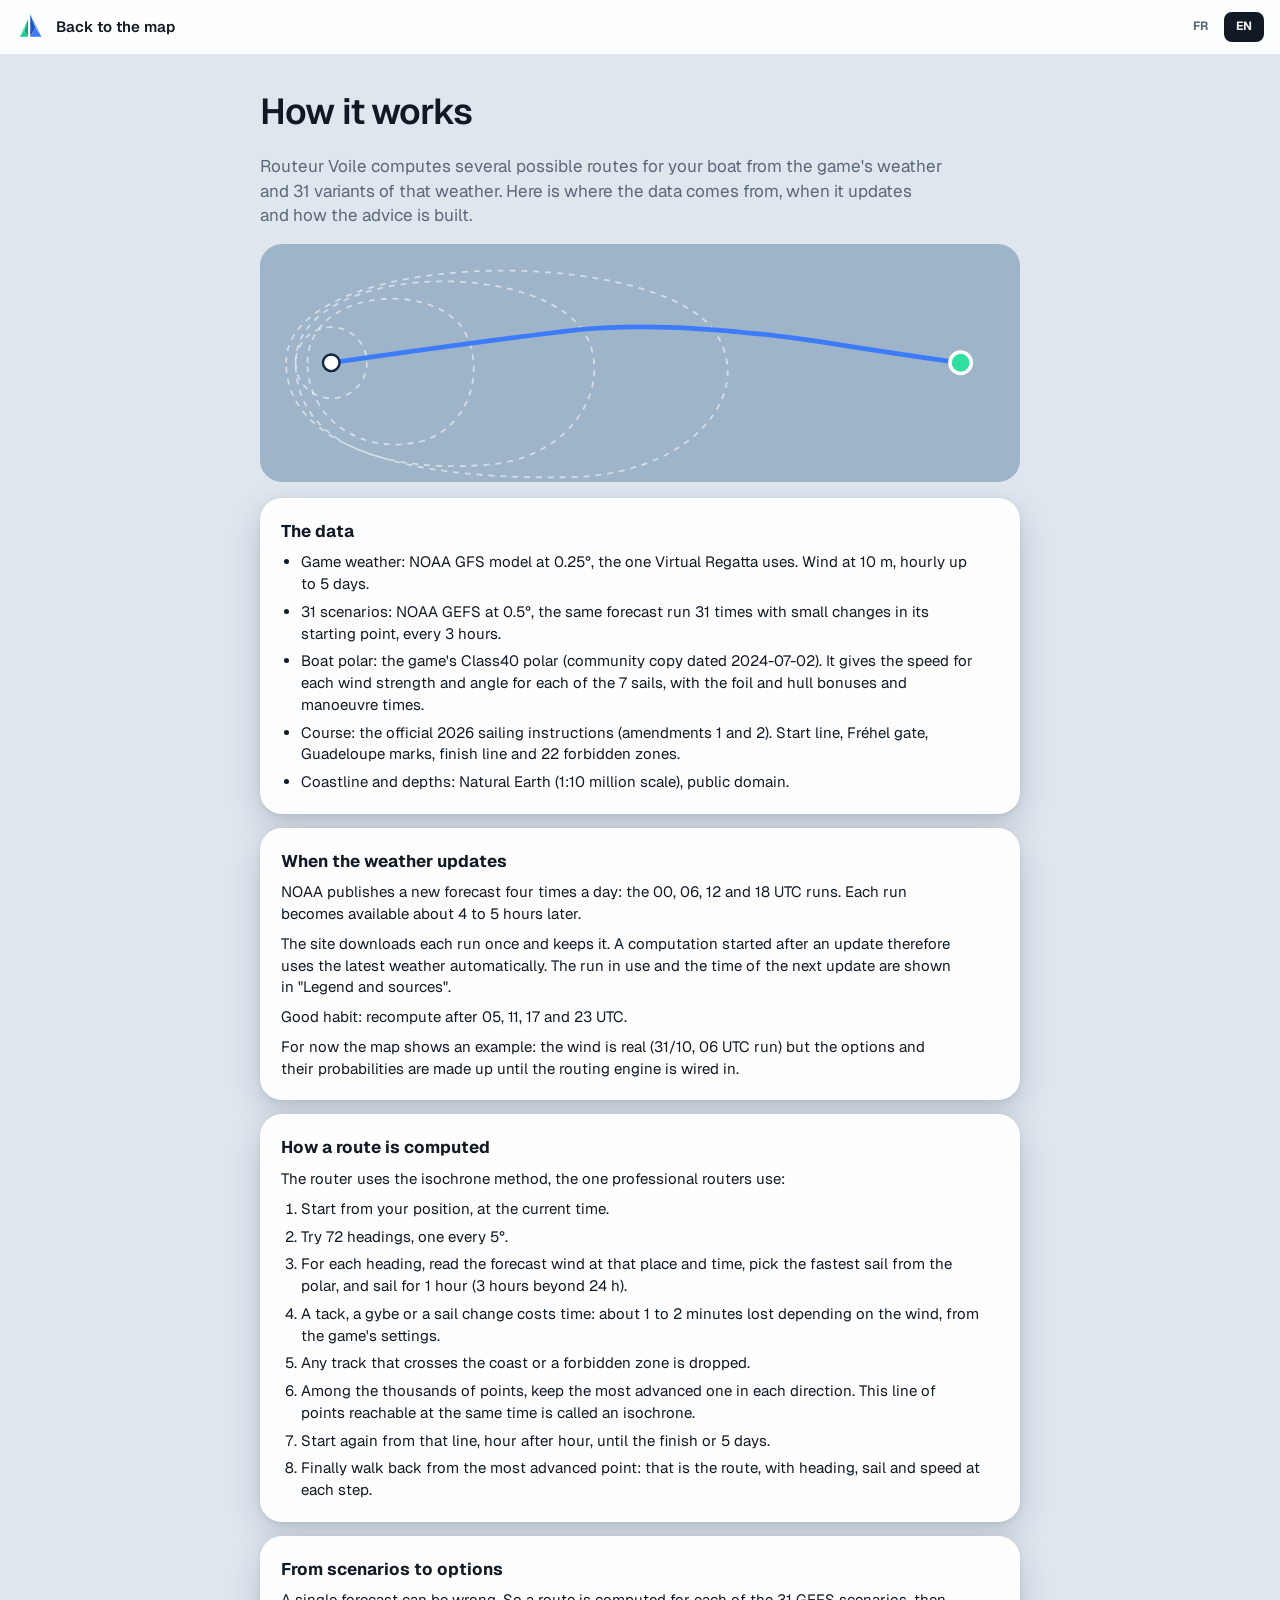
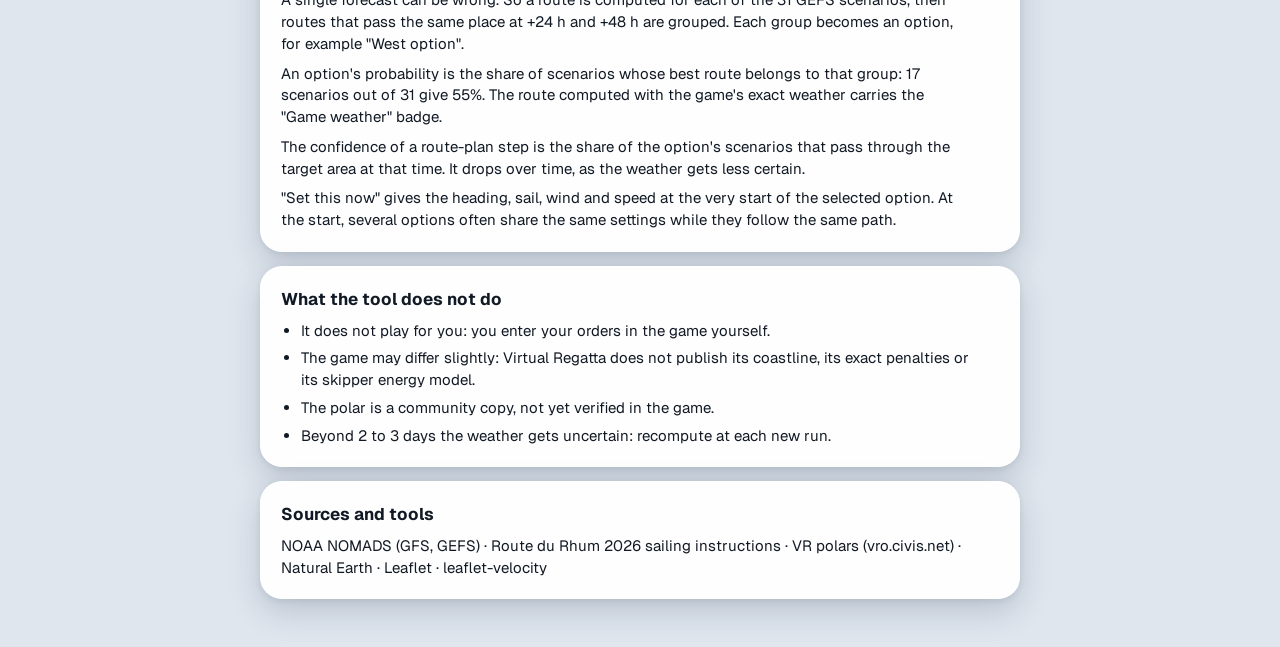
==== frontend/how.html @ 4252c163 "Harmonise the UI and add a How it works page - Blue/mint/violet option palette, single-blue confiden" ====
<!doctype html>
<html lang="fr">
<head>
<meta charset="utf-8">
<meta name="viewport" content="width=device-width, initial-scale=1, viewport-fit=cover">
<title>Routeur Voile</title>
<link rel="preconnect" href="https://fonts.googleapis.com">
<link rel="preconnect" href="https://fonts.gstatic.com" crossorigin>
<link rel="stylesheet" href="https://fonts.googleapis.com/css2?family=Geist:wght@400;500;600;700&family=Geist+Mono:wght@400;500&display=swap">
<link rel="stylesheet" href="styles/app.css">
<script type="module" src="src/how-main.js"></script>
</head>
<body class="how-body">
<header class="how-bar">
  <a class="how-back" href="index.html">
    <svg class="rail-logo" viewBox="0 0 40 40" aria-hidden="true">
      <path class="facet main-a" d="M19 3 L19 33 L26 21 Z"/>
      <path class="facet main-b" d="M19 3 L26 21 L34 33 Z"/>
      <path class="facet main-c" d="M19 33 L26 21 L34 33 Z"/>
      <path class="facet jib-a" d="M16 9 L16 33 L11 25 Z"/>
      <path class="facet jib-b" d="M16 9 L11 25 L5 33 Z"/>
      <path class="facet jib-c" d="M16 33 L11 25 L5 33 Z"/>
    </svg>
    <span data-i18n="how.back"></span>
  </a>
  <div id="lang-picker" class="lang-picker how-lang" role="group" data-i18n-attr="aria-label:lang.label"></div>
</header>

<main class="how-page">
  <h1 class="how-title" data-i18n="how.title"></h1>
  <p class="how-intro" data-i18n="how.intro"></p>
  <!-- Isochrones drawn as fronts spreading from the boat towards a mark. -->
  <svg class="how-figure" viewBox="0 0 640 200" aria-hidden="true">
    <path class="iso" d="M60 100 m-30 0 a30 30 0 1 0 60 0 a30 30 0 1 0 -60 0"/>
    <path class="iso" d="M40 100 C40 40 140 30 170 70 C190 100 180 150 140 165 C90 180 40 150 40 100Z"/>
    <path class="iso" d="M30 100 C30 20 220 10 270 70 C300 110 270 175 200 185 C110 195 30 170 30 100Z"/>
    <path class="iso" d="M22 100 C22 5 320 0 380 70 C420 120 370 190 270 196 C150 200 22 180 22 100Z"/>
    <path class="route" d="M60 100 C130 90 200 80 270 72 C330 66 400 72 470 82 C520 90 560 96 590 100"/>
    <circle class="boat" cx="60" cy="100" r="7"/>
    <circle class="mark" cx="590" cy="100" r="9"/>
  </svg>
  <div id="how-sections" class="how-sections"></div>
</main>
</body>
</html>
---- frontend/styles/app.css ----
/* Layout: the chart fills the screen; frosted-glass panels float over it. A slim icon rail on the left
   (bottom bar on phones) shows or hides each panel. Desktop grid: race form + route plan on the left,
   map tools top right, a dock of "set this now" tiles and option cards along the bottom.
   Look: calm slate sea, pale land, glowing target dots coloured by confidence, crisp sans-serif type;
   italic serif only for sea names, as on charts. Buoys follow IALA region A: port red, starboard green. */
:root {
  --page: #dfe6ee;
  --ink: #111a24;
  --muted: #5b6878;
  --line: #e2e7ed;
  --field: rgba(236, 241, 246, 0.95);
  --glass: rgba(255, 255, 255, 0.96);
  --glass-strong: rgba(255, 255, 255, 0.94);
  --glass-edge: rgba(255, 255, 255, 0.95);
  --glass-shadow: 0 12px 32px rgba(18, 38, 66, 0.18), 0 2px 6px rgba(18, 38, 66, 0.08);
  --accent: #2f7cf6;
  --accent-ink: #ffffff;
  --tile-heading: #3d8bfd;
  --tile-heading-ink: #ffffff;
  --tile-sail: #2fe0a0;
  --tile-sail-ink: #05331f;

  --sea: #9db4c9;
  --depth-200: #8aa3bb;
  --depth-1000: #8099b2;
  --depth-2000: #7891ab;
  --depth-3000: #718aa4;
  --depth-4000: #6b849e;
  --depth-5000: #657e98;
  --depth-line: rgba(255, 255, 255, 0.22);
  --land: #eef1f4;
  --coast: #c4cdd7;
  --graticule: rgba(255, 255, 255, 0.3);
  --graticule-label: rgba(255, 255, 255, 0.88);
  --sea-label: rgba(255, 255, 255, 0.9);
  --restricted: #ff4fa3;
  --vigilance: #ffd23f;
  --buoy-start: #ff8a24;
  --buoy-gate: #ffd23f;
  --buoy-port: #e5322d;
  --buoy-starboard: #1fae4b;
  --barb: #ffffff;
  --wind-1: #a5d8ff;
  --wind-2: #63e6be;
  --wind-3: #b2f26b;
  --wind-4: #ffe066;
  --wind-5: #ffa94d;
  --wind-6: #ff6b6b;
  --wind-7: #f783ac;
  --ideal-halo: #ffffff;
  --ideal-line: #0f2740;

  --route-1: #3d7bfd;
  --route-2: #12b886;
  --route-3: #8b6cf6;
  /* Confidence = intensity of one blue, not a traffic light. Zones on the map glow white over the slate sea. */
  --conf-high: #2f6fed;
  --conf-medium: #7ea8f3;
  --conf-low: #c3d1ea;
  --conf-high-ink: #1d56c7;
  --conf-medium-ink: #4f74b8;
  --conf-low-ink: #7a879b;
  --zone-high: #ffffff;
  --zone-medium: #dce8ff;
  --zone-low: #a9bad3;
  --tile-speed: #111a24;
  --tile-speed-ink: #ffffff;

  --font-ui: "Geist", "Helvetica Neue", Arial, system-ui, sans-serif;
  --font-mono: "Geist Mono", ui-monospace, Menlo, monospace;
  --radius: 22px;
  --radius-small: 12px;
  --rail: 72px;
}
@media (prefers-color-scheme: dark) {
  :root:not([data-theme="light"]) {
    --page: #0b141e; --ink: #edf2f7; --muted: #9aaabb; --line: rgba(255, 255, 255, 0.09); --field: rgba(255, 255, 255, 0.07);
    --glass: rgba(16, 26, 38, 0.95); --glass-strong: rgba(16, 26, 38, 0.94); --glass-edge: rgba(255, 255, 255, 0.08);
    --glass-shadow: 0 12px 32px rgba(0, 0, 0, 0.45);
    --accent: #5b9dff; --accent-ink: #06121f; --tile-heading: #3d8bfd; --tile-heading-ink: #ffffff; --tile-sail: #2fe0a0; --tile-sail-ink: #05331f;
    --sea: #1b2d40; --depth-200: #182a3c; --depth-1000: #162637; --depth-2000: #142333; --depth-3000: #12202f;
    --depth-4000: #101d2b; --depth-5000: #0e1a27; --depth-line: rgba(160, 200, 235, 0.14); --land: #2a3542; --coast: #3f4c5b;
    --graticule: rgba(190, 215, 240, 0.16); --graticule-label: rgba(190, 215, 240, 0.6); --sea-label: rgba(190, 215, 240, 0.75);
    --ideal-halo: #ffffff; --ideal-line: #ffffff;
    --conf-high: #6ea8ff; --conf-medium: #3f6db5; --conf-low: #2a3d5c; --conf-high-ink: #8dbbff; --conf-medium-ink: #6f95d6; --conf-low-ink: #7d8ba0;
    --route-1: #6ea8ff; --route-2: #38d9a9; --route-3: #a991fa; --tile-speed: #edf2f7; --tile-speed-ink: #111a24;
    color-scheme: dark;
  }
}
:root[data-theme="dark"] {
  --page: #0b141e; --ink: #edf2f7; --muted: #9aaabb; --line: rgba(255, 255, 255, 0.09); --field: rgba(255, 255, 255, 0.07);
  --glass: rgba(16, 26, 38, 0.95); --glass-strong: rgba(16, 26, 38, 0.94); --glass-edge: rgba(255, 255, 255, 0.08);
  --glass-shadow: 0 12px 32px rgba(0, 0, 0, 0.45);
  --accent: #5b9dff; --accent-ink: #06121f; --tile-heading: #3d8bfd; --tile-heading-ink: #ffffff; --tile-sail: #2fe0a0; --tile-sail-ink: #05331f;
  --sea: #1b2d40; --depth-200: #182a3c; --depth-1000: #162637; --depth-2000: #142333; --depth-3000: #12202f;
  --depth-4000: #101d2b; --depth-5000: #0e1a27; --depth-line: rgba(160, 200, 235, 0.14); --land: #2a3542; --coast: #3f4c5b;
  --graticule: rgba(190, 215, 240, 0.16); --graticule-label: rgba(190, 215, 240, 0.6); --sea-label: rgba(190, 215, 240, 0.75);
  --ideal-halo: #ffffff; --ideal-line: #ffffff;
  --conf-high: #6ea8ff; --conf-medium: #3f6db5; --conf-low: #2a3d5c; --conf-high-ink: #8dbbff; --conf-medium-ink: #6f95d6; --conf-low-ink: #7d8ba0;
    --route-1: #6ea8ff; --route-2: #38d9a9; --route-3: #a991fa; --tile-speed: #edf2f7; --tile-speed-ink: #111a24;
  color-scheme: dark;
}

html, body { height: 100%; }
body {
  margin: 0;
  background: var(--page);
  color: var(--ink);
  font: 15px/1.45 var(--font-ui);
  -webkit-font-smoothing: antialiased;
}
button, input, select { font: inherit; color: inherit; }
:focus-visible { outline: 3px solid var(--accent); outline-offset: 2px; }

/* The chart */
.map { position: fixed; inset: 0; z-index: 0; background: var(--sea); }
.leaflet-container { background: var(--sea); font: inherit; }
.leaflet-bar { border: 0 !important; box-shadow: var(--glass-shadow) !important; border-radius: var(--radius-small) !important; overflow: hidden; }
.leaflet-bar a { background: var(--glass-strong); color: var(--ink); border-color: var(--line); }
.leaflet-control-attribution { background: var(--glass) !important; color: var(--muted); border-radius: 8px 0 0 0; }
.leaflet-control-attribution a { color: var(--ink); }
.leaflet-tooltip { border: 0; border-radius: 10px; box-shadow: var(--glass-shadow); font-weight: 600; }
.graticule-label span { display: inline-block; font: 500 0.6875rem/1 var(--font-mono); color: var(--graticule-label); white-space: nowrap; }
.graticule-label.lat span { transform: translate(0, -120%); }
.graticule-label.lon span { transform: translate(4px, -120%); }
/* Leaflet positions markers with an inline transform: offsets go on the inner span. */
.sea-label span {
  display: inline-block; font: 500 0.75rem/1 var(--font-ui); color: var(--sea-label); letter-spacing: 0.32em;
  text-transform: uppercase; white-space: nowrap; transform: translate(-50%, -50%);
}
.boat-icon span { display: block; width: 28px; height: 28px; transform-origin: 50% 50%; }
.boat-icon svg { fill: #ffffff; stroke: var(--ideal-line); stroke-width: 1.6; filter: drop-shadow(0 2px 4px rgba(0, 0, 0, 0.45)); }
.wind-barbs { position: absolute; pointer-events: none; }
.zone-glow span {
  display: block; width: 44px; height: 44px; border-radius: 50%;
  background: radial-gradient(circle, var(--glow) 0 5px, color-mix(in srgb, var(--glow) 55%, transparent) 6px, transparent 70%);
  animation: glow-pulse 3.2s ease-in-out infinite;
}
.zone-glow.high { --glow: var(--zone-high); }
.zone-glow.medium { --glow: var(--zone-medium); }
.zone-glow.low { --glow: var(--zone-low); }
@keyframes glow-pulse { 50% { transform: scale(1.18); opacity: 0.85; } }

/* Glass panels */
.glass {
  background: var(--glass);
  border: 1px solid var(--glass-edge);
  box-shadow: var(--glass-shadow);
}
.panel { border-radius: var(--radius); padding: 20px; }
.panel-head { display: grid; gap: 2px; margin-bottom: 14px; }
.panel-title { margin: 0; font-size: 1.0625rem; font-weight: 700; display: flex; align-items: center; gap: 6px; }
.panel-subtitle { color: var(--muted); font-size: 0.8125rem; }
.fine-print { margin: 0; font-size: 0.75rem; color: var(--muted); }

/* Icon rail */
.rail {
  position: fixed; z-index: 30; left: 0; top: 0; bottom: 0; width: var(--rail);
  display: flex; flex-direction: column; align-items: center; gap: 28px;
  padding-block: max(20px, env(safe-area-inset-top, 0px)) max(20px, env(safe-area-inset-bottom, 0px));
  padding-left: env(safe-area-inset-left, 0px);
  background: var(--glass-strong); box-shadow: 1px 0 0 var(--line);
}
.rail-logo { width: 40px; height: 40px; flex-shrink: 0; }
.facet { stroke: none; }
.main-a { fill: #1d56c7; } .main-b { fill: #6ea8ff; } .main-c { fill: #3d7bfd; }
.jib-a { fill: #0ca678; } .jib-b { fill: #63e6be; } .jib-c { fill: #20c997; }
.rail-button[data-current="light"] .icon-sun, .rail-button[data-current="dark"] .icon-moon { display: none; }
.rail-group { display: flex; flex-direction: column; align-items: center; gap: 10px; }
.rail-bottom { margin-top: auto; }
.rail-button {
  width: 44px; height: 44px; display: grid; place-items: center; border: 0; border-radius: 12px;
  background: transparent; color: var(--muted); cursor: pointer;
}
.rail-button svg { width: 22px; height: 22px; fill: none; stroke: currentColor; stroke-width: 1.7; stroke-linecap: round; stroke-linejoin: round; }
.rail-button:hover { background: var(--field); color: var(--ink); }
.rail-button[aria-pressed="true"] { background: color-mix(in srgb, var(--accent) 14%, transparent); color: var(--accent); }
.lang-picker { display: flex; flex-direction: column; gap: 4px; }
.lang-button { border: 0; background: transparent; color: var(--muted); padding: 4px 8px; font-weight: 700; font-size: 0.75rem; cursor: pointer; min-width: 40px; min-height: 30px; border-radius: 8px; }
.lang-button[aria-pressed="true"] { background: var(--ink); color: var(--glass-strong); }

/* Overlay: desktop grid over the chart; clicks pass through the gaps to the map */
.overlay { position: relative; z-index: 10; pointer-events: none; }
.overlay > * { pointer-events: auto; }
@media (min-width: 1000px) {
  .overlay {
    position: fixed; inset: 0 0 0 var(--rail); padding: 20px;
    display: grid; gap: 16px;
    grid-template-columns: minmax(320px, 370px) minmax(0, 1fr) minmax(320px, 380px);
    grid-template-rows: minmax(0, 1fr) auto;
    grid-template-areas: "form . tools" "dock dock dock";
  }
  .form-panel { grid-area: form; align-self: start; }
  .tools { grid-area: tools; align-self: stretch; min-height: 0; display: flex; flex-direction: column; gap: 12px; }
  .plan-panel { flex: 0 1 auto; min-height: 0; overflow-y: auto; }
  .dock { grid-area: dock; }
}
@media (max-width: 999px) {
  .rail {
    top: auto; right: 0; width: auto; height: 60px; flex-direction: row; justify-content: space-around; gap: 8px;
    padding-block: 6px max(6px, env(safe-area-inset-bottom, 0px));
    padding-left: max(12px, env(safe-area-inset-left, 0px)); padding-right: max(12px, env(safe-area-inset-right, 0px));
    box-shadow: 0 -1px 0 var(--line);
  }
  .rail-logo { display: none; }
  .rail-group:not(.rail-bottom) { display: none; } /* panels scroll on phones: no need to hide them */
  .rail-bottom { width: 100%; justify-content: space-around; }
  .rail-group, .rail-bottom, .lang-picker { flex-direction: row; margin: 0; }
  .overlay {
    display: grid; gap: 14px; padding: 50vh max(12px, env(safe-area-inset-right, 0px)) 84px max(12px, env(safe-area-inset-left, 0px));
    grid-template-columns: minmax(0, 1fr);
    grid-template-areas: "form" "dock" "tools";
  }
  .form-panel { grid-area: form; }
  .tools { grid-area: tools; display: grid; gap: 14px; }
  .dock { grid-area: dock; flex-direction: column; }
  .now-panel { width: 100%; }
}

/* Race form */
.form-panel { display: grid; gap: 12px; }
.greeting { margin: 0; color: var(--muted); font-size: 0.875rem; font-weight: 500; }
.race-title { margin: -8px 0 6px; font-size: 1.75rem; line-height: 1.1; font-weight: 600; letter-spacing: -0.03em; text-wrap: balance; }
.form-row { display: grid; grid-template-columns: repeat(2, minmax(0, 1fr)); gap: 10px; }
.field { display: grid; gap: 4px; min-width: 0; }
.field-label { font-size: 0.75rem; font-weight: 600; color: var(--muted); text-transform: uppercase; letter-spacing: 0.06em; }
select, input[type="text"], input[type="number"] {
  width: 100%; box-sizing: border-box; min-height: 44px; padding: 8px 12px;
  border: 1px solid var(--line); border-radius: var(--radius-small); background: var(--field);
}
#position { font-family: var(--font-mono); font-size: 1rem; }
#position[aria-invalid="true"] { border-color: var(--conf-low); }
.position-feedback { margin: -4px 0 0; font-size: 0.8125rem; color: var(--muted); }
.position-feedback[data-state="ok"] { color: var(--conf-high-ink); }
.position-feedback[data-state="error"] { color: var(--conf-low-ink); }
.submit {
  min-height: 50px; border: 0; border-radius: 14px; cursor: pointer;
  background: var(--ink); color: var(--glass-strong); font-size: 1rem; font-weight: 600;
  transition: transform 0.12s, box-shadow 0.12s;
}
.submit:hover:not(:disabled) { transform: translateY(-1px); box-shadow: 0 8px 18px rgba(17, 26, 36, 0.25); }
.submit:disabled { opacity: 0.75; cursor: progress; }

/* Route plan list */
.plan-list { list-style: none; margin: 0; padding: 0; display: grid; gap: 4px; }
.plan-step {
  width: 100%; display: grid; grid-template-columns: 58px minmax(0, 1fr) 68px; gap: 10px; align-items: center;
  padding: 10px; border: 0; border-radius: 14px; background: transparent; text-align: left; cursor: pointer;
}
.plan-step:hover { background: var(--field); }
.plan-step[aria-pressed="true"] { background: color-mix(in srgb, var(--accent) 12%, transparent); }
.plan-when { display: grid; }
.plan-hours { font-weight: 700; font-size: 1rem; font-variant-numeric: tabular-nums; }
.plan-time { font-size: 0.75rem; color: var(--muted); }
.plan-main { display: grid; gap: 1px; min-width: 0; }
.plan-order { font-weight: 600; }
.plan-wind { font-size: 0.75rem; color: var(--muted); font-variant-numeric: tabular-nums; }
.plan-position { font: 500 0.75rem/1.3 var(--font-mono); color: var(--muted); }
.plan-confidence { display: grid; gap: 3px; justify-items: end; }
.confidence-bar { width: 100%; height: 6px; border-radius: 3px; background: var(--line); position: relative; overflow: hidden; }
.confidence-bar::after { content: ""; position: absolute; inset: 0 auto 0 0; width: var(--share); border-radius: 3px; background: var(--level); }
.plan-confidence[data-level="high"] { --level: var(--conf-high); --level-ink: var(--conf-high-ink); }
.plan-confidence[data-level="medium"] { --level: var(--conf-medium); --level-ink: var(--conf-medium-ink); }
.plan-confidence[data-level="low"] { --level: var(--conf-low); --level-ink: var(--conf-low-ink); }
.confidence-value { font-size: 0.75rem; font-weight: 700; color: var(--level-ink); font-variant-numeric: tabular-nums; }

/* Map tools and route plan (right column) */
.map-controls { border-radius: var(--radius); padding: 14px; display: grid; gap: 10px; }
.legend-panel { border-radius: var(--radius); padding: 12px 14px; display: grid; gap: 6px; }
.legend-panel summary { cursor: pointer; font-size: 0.8125rem; font-weight: 700; }
.legend-panel[open] summary { margin-bottom: 6px; }
.chip-group { display: flex; flex-wrap: wrap; gap: 6px; align-items: center; }
.chip {
  min-height: 32px; padding: 4px 10px; border-radius: 999px; cursor: pointer;
  border: 1px solid var(--line); background: var(--field); font-size: 0.8125rem; font-weight: 600;
  font-variant-numeric: tabular-nums;
}
.chip[aria-pressed="true"] { background: var(--ink); color: var(--glass-strong); border-color: var(--ink); }
.wind-legend { display: flex; align-items: center; gap: 8px; font-size: 0.75rem; color: var(--muted); }
.wind-legend-scale { display: flex; }
.wind-legend-step {
  min-width: 26px; padding-top: 9px; text-align: left; font: 500 0.6875rem/1 var(--font-mono);
  background: linear-gradient(var(--swatch), var(--swatch)) top / 100% 6px no-repeat;
}
.map-legend { list-style: none; margin: 0 0 4px; padding: 0; display: grid; gap: 4px; font-size: 0.8125rem; color: var(--muted); }
.map-legend li { display: flex; align-items: center; gap: 8px; }
.legend-ideal {
  width: 26px; height: 8px; border-radius: 4px; background: repeating-linear-gradient(90deg, var(--ideal-line) 0 5px, transparent 5px 9px) center / 100% 2px no-repeat, var(--sea);
}
.legend-line { width: 26px; border-top: 2px solid var(--route-1); }
.legend-line.thick { border-top-width: 5px; border-radius: 3px; }
.legend-line.thin { opacity: 0.5; }
.legend-zone { width: 12px; height: 12px; margin-inline: 7px; border-radius: 50%; background: var(--zone-high); box-shadow: 0 0 0 1px var(--line), 0 0 0 5px color-mix(in srgb, var(--sea) 70%, transparent); }
.legend-restricted { width: 26px; height: 12px; border: 1.5px dashed var(--restricted); border-radius: 3px; background: color-mix(in srgb, var(--restricted) 15%, transparent); }
.mock-note { color: var(--accent); font-weight: 600; }

/* Bottom dock: "set this now" tiles + option cards */
.dock { display: flex; gap: 16px; align-items: stretch; }
.now-panel { flex: 0 0 auto; width: min(470px, 100%); box-sizing: border-box; display: grid; align-content: start; }
.tiles { display: grid; grid-template-columns: 0.9fr 1.45fr 1fr 0.9fr; gap: 8px; }
.tile { border-radius: 16px; padding: 10px 10px 12px; display: grid; gap: 4px; align-content: space-between; min-height: 92px; }
.tile-label { display: flex; align-items: center; gap: 4px; font-size: 0.75rem; font-weight: 600; opacity: 0.85; }
.tile-value { font-size: 1.1875rem; font-weight: 600; line-height: 1.1; letter-spacing: -0.02em; font-variant-numeric: tabular-nums; }
.tile-unit { margin-left: 3px; font-size: 0.8125rem; font-weight: 500; opacity: 0.75; letter-spacing: 0; }
.tile-plain .tile-value, .tile-speed .tile-value { font-size: 1.625rem; }
.tile-speed { background: var(--tile-speed); color: var(--tile-speed-ink); }
@media (max-width: 520px) { .tiles { grid-template-columns: 1fr 1fr; } }
.tile-detail { font-size: 0.6875rem; opacity: 0.8; }
.tile-heading { background: var(--tile-heading); color: var(--tile-heading-ink); }
.tile-heading .tile-value { font-size: 1.625rem; }
.tile-sail { background: var(--tile-sail); color: var(--tile-sail-ink); }
.tile-plain { background: var(--glass-strong); border: 1px solid var(--line); }
.advice { margin: 12px 0 0; font-size: 0.875rem; font-weight: 600; }

.options { flex: 1 1 0; min-width: 0; display: grid; gap: 8px; align-content: end; }
.dock-title {
  margin: 0; justify-self: start; display: inline-flex; align-items: center; gap: 6px; padding: 4px 12px;
  font-size: 0.8125rem; font-weight: 600; border-radius: 999px; background: var(--glass-strong); box-shadow: var(--glass-shadow);
}
.option-list { list-style: none; margin: 0; padding: 0 0 4px; display: grid; grid-auto-flow: column; grid-auto-columns: minmax(240px, 1fr); gap: 12px; overflow-x: auto; }
.option-card {
  --route: var(--route-1);
  width: 100%; height: 100%; border-radius: 18px; padding: 12px 14px; text-align: left; cursor: pointer;
  display: grid; grid-template-columns: 52px minmax(0, 1fr); gap: 12px; align-items: center;
}
.option-card[data-route="2"] { --route: var(--route-2); }
.option-card[data-route="3"] { --route: var(--route-3); }
.option-card:hover { box-shadow: var(--glass-shadow), 0 0 0 1px var(--line); }
.option-card[aria-pressed="true"] { box-shadow: var(--glass-shadow), inset 0 0 0 2px var(--route); }
.ring { position: relative; width: 52px; height: 52px; display: grid; place-items: center; }
.ring svg { position: absolute; inset: 0; width: 100%; height: 100%; }
.ring-track { fill: none; stroke: var(--line); stroke-width: 5; }
.ring-value { fill: none; stroke: var(--route); stroke-width: 5; stroke-linecap: round; }
.ring-percent { position: relative; font-size: 0.8125rem; font-weight: 600; font-variant-numeric: tabular-nums; }
.option-text { display: grid; gap: 2px; min-width: 0; }
.option-name-row { display: flex; align-items: center; gap: 6px; flex-wrap: wrap; }
.option-name { font-weight: 600; font-size: 0.9375rem; }
.badge { font-size: 0.6875rem; font-weight: 600; padding: 1px 8px; border-radius: 999px; background: var(--ink); color: var(--glass-strong); }
.badge-soft { background: var(--field); color: var(--muted); }
.option-facts { font-size: 0.75rem; color: var(--muted); white-space: nowrap; overflow: hidden; text-overflow: ellipsis; }

/* Jargon tips */
.term-tip { display: inline-flex; }
.term-tip-button {
  width: 18px; height: 18px; padding: 0; border-radius: 50%; cursor: pointer;
  border: 0; background: color-mix(in srgb, currentColor 18%, transparent); color: inherit;
  font-size: 0.6875rem; font-weight: 700; line-height: 1;
}
.term-tip-bubble {
  max-width: min(340px, calc(100vw - 48px)); padding: 12px 14px; border-radius: 14px;
  border: 1px solid var(--line); background: var(--glass-strong); color: var(--ink); box-shadow: var(--glass-shadow);
  font: 400 0.875rem/1.45 var(--font-ui);
}

/* Settings dialog: one column of sections, solid background for reading */
.settings {
  width: min(560px, calc(100vw - 32px)); max-height: calc(100vh - 48px); box-sizing: border-box; overflow-y: auto;
  border-radius: var(--radius); padding: 20px 22px; color: var(--ink); background: var(--glass-strong);
}
.settings::backdrop { background: rgba(10, 20, 32, 0.35); backdrop-filter: blur(2px); }
.settings-head { display: flex; justify-content: space-between; align-items: center; margin-bottom: 8px; }
.close-button { width: 36px; height: 36px; border: 0; border-radius: 10px; background: var(--field); font-size: 1.25rem; line-height: 1; cursor: pointer; }
.settings-body { display: grid; gap: 4px; }
.settings-section { border: 0; border-top: 1px solid var(--line); margin: 0; padding: 14px 0 6px; display: grid; gap: 8px; min-width: 0; }
.settings-section legend { float: left; width: 100%; padding: 0 0 4px; font-size: 0.875rem; font-weight: 700; }
.check-grid { display: grid; grid-template-columns: repeat(auto-fit, minmax(220px, 1fr)); gap: 2px 16px; }
.check { display: flex; gap: 10px; align-items: center; min-height: 34px; font-size: 0.875rem; }
.check input { width: 18px; height: 18px; flex-shrink: 0; accent-color: var(--accent); }
.penalty-row { display: flex; justify-content: space-between; align-items: center; gap: 12px; min-height: 40px; font-size: 0.875rem; }
.penalty-input { display: inline-flex; align-items: center; gap: 6px; color: var(--muted); }
.penalty-input input { width: 76px; min-height: 36px; text-align: right; }
.file-button {
  justify-self: start; display: inline-flex; align-items: center; min-height: 40px; padding: 0 16px; cursor: pointer;
  border-radius: 12px; background: var(--ink); color: var(--glass-strong); font-size: 0.875rem; font-weight: 600;
}
.file-button input { position: absolute; width: 1px; height: 1px; opacity: 0; }
.file-button:focus-within { outline: 3px solid var(--accent); outline-offset: 2px; }

/* "How it works" page: a reading column on the plain page background */
.how-body { height: auto; }
.how-bar {
  position: sticky; top: env(safe-area-inset-top, 0px); z-index: 5; display: flex; justify-content: space-between; align-items: center;
  padding: 12px max(16px, env(safe-area-inset-right, 0px)) 12px max(16px, env(safe-area-inset-left, 0px));
  background: var(--glass-strong); box-shadow: 0 1px 0 var(--line);
}
.how-back { display: inline-flex; align-items: center; gap: 10px; color: var(--ink); text-decoration: none; font-weight: 600; font-size: 0.9375rem; }
.how-back .rail-logo { width: 30px; height: 30px; }
.how-lang { flex-direction: row; }
.how-page {
  max-width: 760px; margin: 0 auto; display: grid; gap: 16px;
  padding: 32px max(16px, env(safe-area-inset-right, 0px)) 48px max(16px, env(safe-area-inset-left, 0px));
}
.how-title { margin: 0; font-size: 2.25rem; font-weight: 600; letter-spacing: -0.03em; }
.how-intro { margin: 0; font-size: 1.0625rem; color: var(--muted); max-width: 62ch; }
.how-figure { width: 100%; height: auto; border-radius: var(--radius); background: var(--sea); }
.how-figure .iso { fill: none; stroke: #ffffff; stroke-opacity: 0.55; stroke-width: 1.5; stroke-dasharray: 5 5; }
.how-figure .route { fill: none; stroke: var(--route-1); stroke-width: 4; stroke-linecap: round; }
.how-figure .boat { fill: #ffffff; stroke: var(--ideal-line); stroke-width: 2; }
.how-figure .mark { fill: var(--tile-sail); stroke: #ffffff; stroke-width: 3; }
.how-sections { display: grid; gap: 14px; }
.how-section p, .how-list { margin: 8px 0 0; max-width: 68ch; }
.how-list { padding-left: 1.25rem; display: grid; gap: 6px; }

@media (prefers-reduced-motion: reduce) {
  * { transition: none !important; animation: none !important; }
}
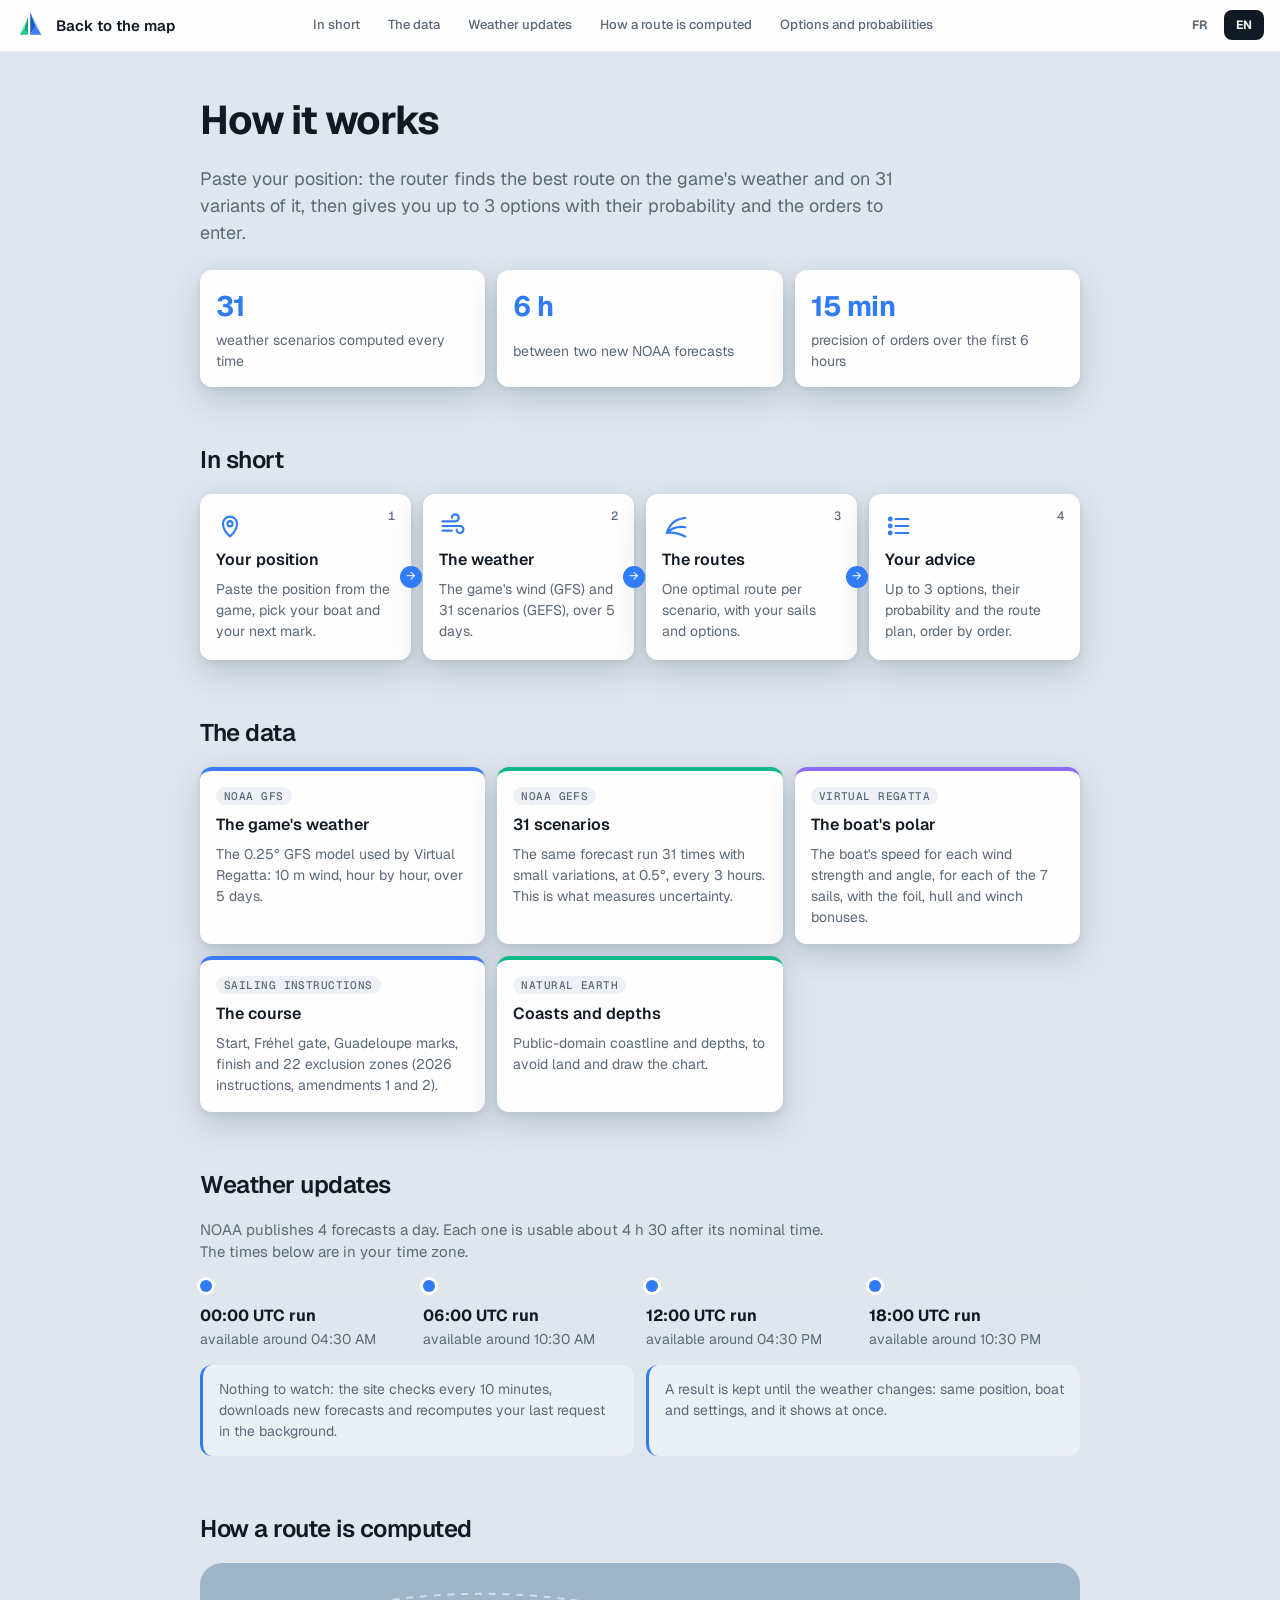
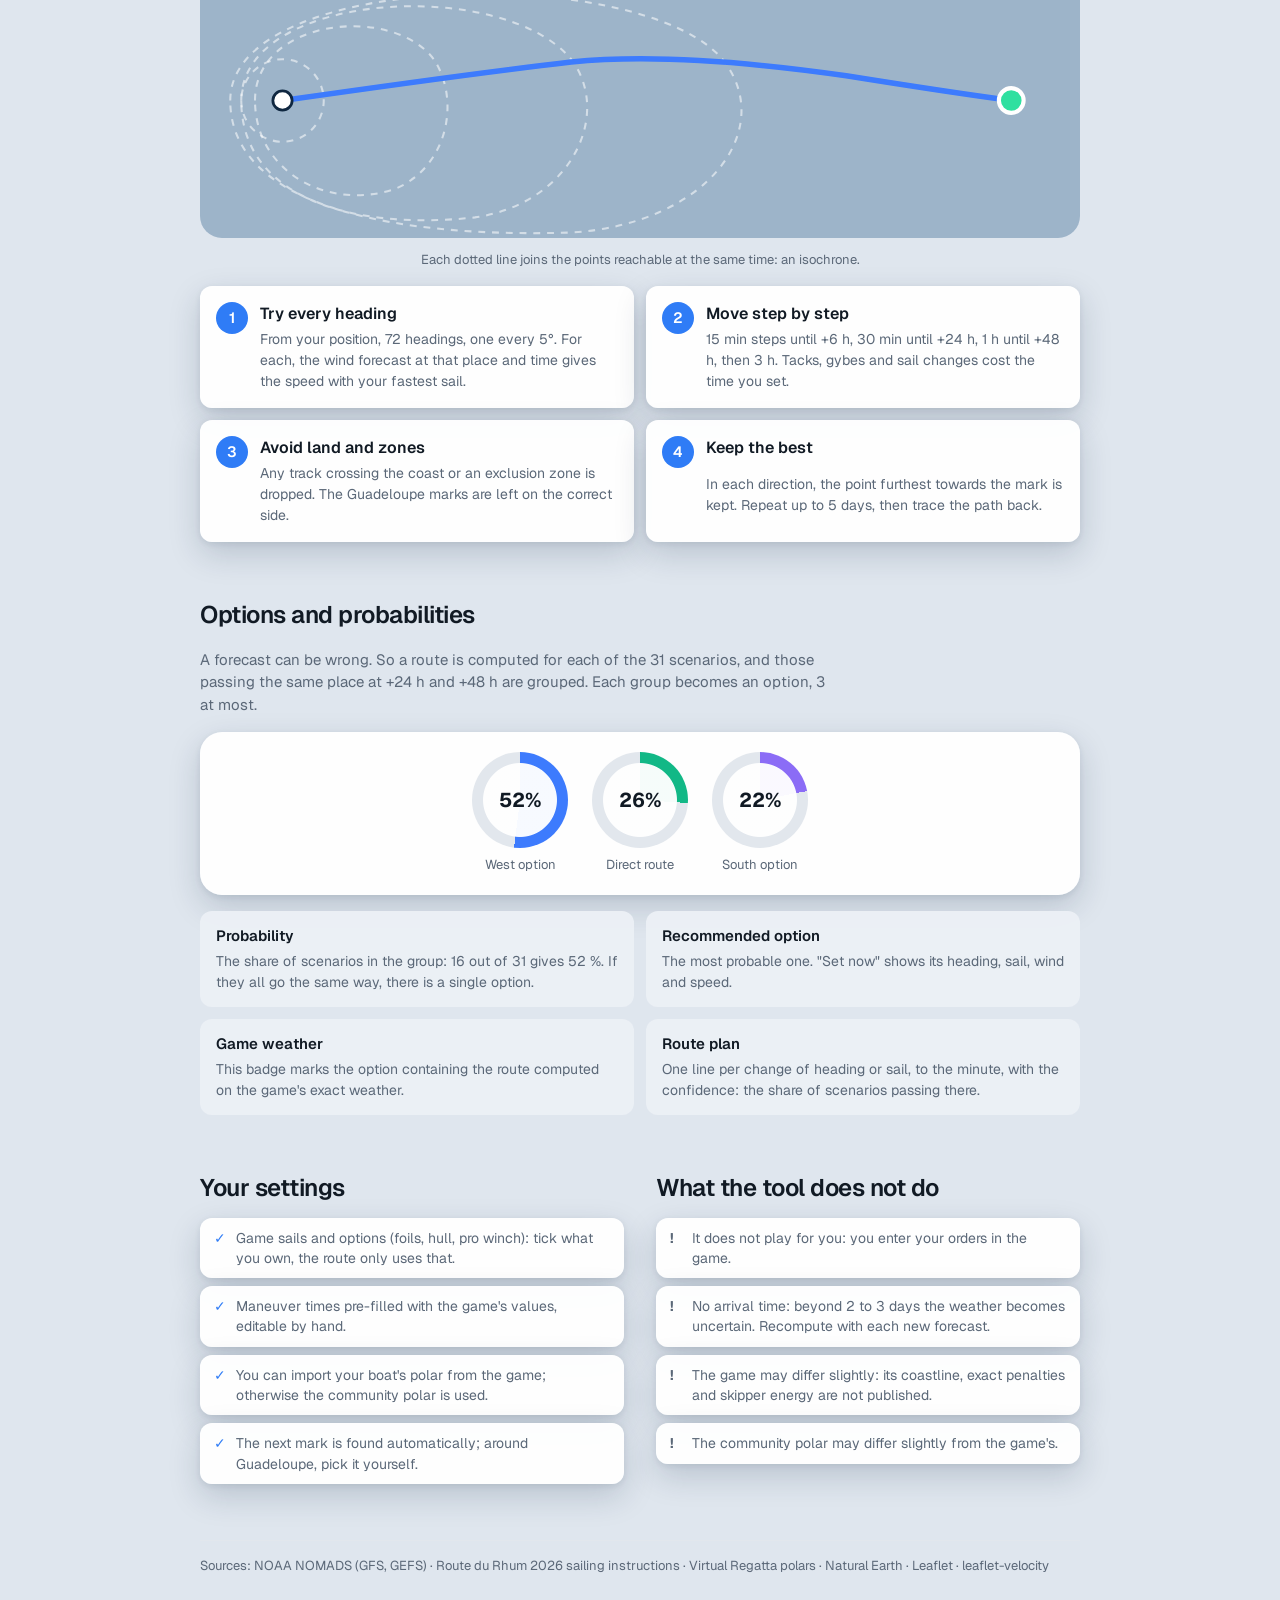
==== commit 8cc95c4f: "Rework the How it works page into visual blocks with up-to-date content Flow, data cards, local-time" ====
--- a/frontend/how.html
+++ b/frontend/how.html
@@ -8,6 +8,7 @@
 <link rel="preconnect" href="https://fonts.gstatic.com" crossorigin>
 <link rel="stylesheet" href="https://fonts.googleapis.com/css2?family=Geist:wght@400;500;600;700&family=Geist+Mono:wght@400;500&display=swap">
 <link rel="stylesheet" href="styles/app.css">
+<link rel="stylesheet" href="styles/how.css">
 <script type="module" src="src/how-main.js"></script>
 </head>
 <body class="how-body">
@@ -23,23 +24,152 @@
     </svg>
     <span data-i18n="how.back"></span>
   </a>
+  <nav class="how-nav" data-i18n-attr="aria-label:how.nav">
+    <a href="#flow" data-i18n="how.flow.title"></a>
+    <a href="#data" data-i18n="how.data.title"></a>
+    <a href="#refresh" data-i18n="how.fresh.title"></a>
+    <a href="#method" data-i18n="how.route.title"></a>
+    <a href="#options" data-i18n="how.options.title"></a>
+  </nav>
   <div id="lang-picker" class="lang-picker how-lang" role="group" data-i18n-attr="aria-label:lang.label"></div>
 </header>
 
 <main class="how-page">
-  <h1 class="how-title" data-i18n="how.title"></h1>
-  <p class="how-intro" data-i18n="how.intro"></p>
-  <!-- Isochrones drawn as fronts spreading from the boat towards a mark. -->
-  <svg class="how-figure" viewBox="0 0 640 200" aria-hidden="true">
-    <path class="iso" d="M60 100 m-30 0 a30 30 0 1 0 60 0 a30 30 0 1 0 -60 0"/>
-    <path class="iso" d="M40 100 C40 40 140 30 170 70 C190 100 180 150 140 165 C90 180 40 150 40 100Z"/>
-    <path class="iso" d="M30 100 C30 20 220 10 270 70 C300 110 270 175 200 185 C110 195 30 170 30 100Z"/>
-    <path class="iso" d="M22 100 C22 5 320 0 380 70 C420 120 370 190 270 196 C150 200 22 180 22 100Z"/>
-    <path class="route" d="M60 100 C130 90 200 80 270 72 C330 66 400 72 470 82 C520 90 560 96 590 100"/>
-    <circle class="boat" cx="60" cy="100" r="7"/>
-    <circle class="mark" cx="590" cy="100" r="9"/>
-  </svg>
-  <div id="how-sections" class="how-sections"></div>
+  <!-- Summary and three key figures -->
+  <section class="how-hero">
+    <h1 class="how-title" data-i18n="how.title"></h1>
+    <p class="how-lead" data-i18n="how.lead"></p>
+    <ul class="how-stats">
+      <li><strong>31</strong><span data-i18n="how.stat.scenarios"></span></li>
+      <li><strong>6 h</strong><span data-i18n="how.stat.refresh"></span></li>
+      <li><strong>15 min</strong><span data-i18n="how.stat.step"></span></li>
+    </ul>
+  </section>
+
+  <!-- In short: from the position to the advice -->
+  <section id="flow" class="how-section">
+    <h2 class="how-h2" data-i18n="how.flow.title"></h2>
+    <ol class="how-flow">
+      <li>
+        <svg viewBox="0 0 24 24" aria-hidden="true"><path d="M12 21s-6-5.6-6-11a6 6 0 0 1 12 0c0 5.4-6 11-6 11z"/><circle cx="12" cy="10" r="2.2"/></svg>
+        <h3 data-i18n="how.flow.1.title"></h3><p data-i18n="how.flow.1.text"></p>
+      </li>
+      <li>
+        <svg viewBox="0 0 24 24" aria-hidden="true"><path d="M3 8h11a3 3 0 1 0-3-3M3 12h15a3 3 0 1 1-3 3M3 16h8"/></svg>
+        <h3 data-i18n="how.flow.2.title"></h3><p data-i18n="how.flow.2.text"></p>
+      </li>
+      <li>
+        <svg viewBox="0 0 24 24" aria-hidden="true"><path d="M4 18c3-8 7-12 16-13M4 18c4-4 9-6 16-5M4 18c5-1 10 0 16 3"/></svg>
+        <h3 data-i18n="how.flow.3.title"></h3><p data-i18n="how.flow.3.text"></p>
+      </li>
+      <li>
+        <svg viewBox="0 0 24 24" aria-hidden="true"><path d="M9 6h11M9 12h11M9 18h11"/><circle cx="4.5" cy="6" r="1.2"/><circle cx="4.5" cy="12" r="1.2"/><circle cx="4.5" cy="18" r="1.2"/></svg>
+        <h3 data-i18n="how.flow.4.title"></h3><p data-i18n="how.flow.4.text"></p>
+      </li>
+    </ol>
+  </section>
+
+  <!-- Data sources -->
+  <section id="data" class="how-section">
+    <h2 class="how-h2" data-i18n="how.data.title"></h2>
+    <div class="how-cards">
+      <article class="how-card accent-blue">
+        <span class="how-tag">NOAA GFS</span>
+        <h3 data-i18n="how.data.gfs.title"></h3><p data-i18n="how.data.gfs.text"></p>
+      </article>
+      <article class="how-card accent-mint">
+        <span class="how-tag">NOAA GEFS</span>
+        <h3 data-i18n="how.data.gefs.title"></h3><p data-i18n="how.data.gefs.text"></p>
+      </article>
+      <article class="how-card accent-violet">
+        <span class="how-tag" data-i18n="how.data.polar.tag"></span>
+        <h3 data-i18n="how.data.polar.title"></h3><p data-i18n="how.data.polar.text"></p>
+      </article>
+      <article class="how-card accent-blue">
+        <span class="how-tag" data-i18n="how.data.course.tag"></span>
+        <h3 data-i18n="how.data.course.title"></h3><p data-i18n="how.data.course.text"></p>
+      </article>
+      <article class="how-card accent-mint">
+        <span class="how-tag">Natural Earth</span>
+        <h3 data-i18n="how.data.geo.title"></h3><p data-i18n="how.data.geo.text"></p>
+      </article>
+    </div>
+  </section>
+
+  <!-- Weather refresh timeline -->
+  <section id="refresh" class="how-section">
+    <h2 class="how-h2" data-i18n="how.fresh.title"></h2>
+    <p class="how-text" data-i18n="how.fresh.lead"></p>
+    <ol id="run-timeline" class="how-timeline"></ol>
+    <div class="how-callouts">
+      <p class="how-callout" data-i18n="how.fresh.background"></p>
+      <p class="how-callout" data-i18n="how.fresh.kept"></p>
+    </div>
+  </section>
+
+  <!-- Isochrone method -->
+  <section id="method" class="how-section">
+    <h2 class="how-h2" data-i18n="how.route.title"></h2>
+    <div class="how-method">
+      <svg class="how-figure" viewBox="0 0 640 200" aria-hidden="true">
+        <path class="iso" d="M60 100 m-30 0 a30 30 0 1 0 60 0 a30 30 0 1 0 -60 0"/>
+        <path class="iso" d="M40 100 C40 40 140 30 170 70 C190 100 180 150 140 165 C90 180 40 150 40 100Z"/>
+        <path class="iso" d="M30 100 C30 20 220 10 270 70 C300 110 270 175 200 185 C110 195 30 170 30 100Z"/>
+        <path class="iso" d="M22 100 C22 5 320 0 380 70 C420 120 370 190 270 196 C150 200 22 180 22 100Z"/>
+        <path class="route" d="M60 100 C130 90 200 80 270 72 C330 66 400 72 470 82 C520 90 560 96 590 100"/>
+        <circle class="boat" cx="60" cy="100" r="7"/>
+        <circle class="mark" cx="590" cy="100" r="9"/>
+      </svg>
+      <p class="how-caption" data-i18n="how.route.caption"></p>
+      <ol class="how-steps">
+        <li><h3 data-i18n="how.route.1.title"></h3><p data-i18n="how.route.1.text"></p></li>
+        <li><h3 data-i18n="how.route.2.title"></h3><p data-i18n="how.route.2.text"></p></li>
+        <li><h3 data-i18n="how.route.3.title"></h3><p data-i18n="how.route.3.text"></p></li>
+        <li><h3 data-i18n="how.route.4.title"></h3><p data-i18n="how.route.4.text"></p></li>
+      </ol>
+    </div>
+  </section>
+
+  <!-- From scenarios to options, with an example -->
+  <section id="options" class="how-section">
+    <h2 class="how-h2" data-i18n="how.options.title"></h2>
+    <p class="how-text" data-i18n="how.options.lead"></p>
+    <div class="how-example" aria-hidden="true">
+      <div class="how-ring" style="--share: 52; --route: var(--route-1)"><span>52%</span><small data-i18n="option.name.west"></small></div>
+      <div class="how-ring" style="--share: 26; --route: var(--route-2)"><span>26%</span><small data-i18n="option.name.direct"></small></div>
+      <div class="how-ring" style="--share: 22; --route: var(--route-3)"><span>22%</span><small data-i18n="option.name.south"></small></div>
+    </div>
+    <dl class="how-terms">
+      <div><dt data-i18n="how.options.probability.title"></dt><dd data-i18n="how.options.probability.text"></dd></div>
+      <div><dt data-i18n="how.options.recommended.title"></dt><dd data-i18n="how.options.recommended.text"></dd></div>
+      <div><dt data-i18n="how.options.game.title"></dt><dd data-i18n="how.options.game.text"></dd></div>
+      <div><dt data-i18n="how.options.plan.title"></dt><dd data-i18n="how.options.plan.text"></dd></div>
+    </dl>
+  </section>
+
+  <!-- Settings and limits -->
+  <section class="how-section how-two">
+    <div>
+      <h2 class="how-h2" data-i18n="how.settings.title"></h2>
+      <ul class="how-list">
+        <li data-i18n="how.settings.sails"></li>
+        <li data-i18n="how.settings.maneuvers"></li>
+        <li data-i18n="how.settings.polar"></li>
+        <li data-i18n="how.settings.marks"></li>
+      </ul>
+    </div>
+    <div>
+      <h2 class="how-h2" data-i18n="how.limits.title"></h2>
+      <ul class="how-list how-limits">
+        <li data-i18n="how.limits.advice"></li>
+        <li data-i18n="how.limits.horizon"></li>
+        <li data-i18n="how.limits.game"></li>
+        <li data-i18n="how.limits.polar"></li>
+      </ul>
+    </div>
+  </section>
+
+  <p class="how-sources" data-i18n="how.sources"></p>
 </main>
 </body>
 </html>
--- a/frontend/styles/app.css
+++ b/frontend/styles/app.css
@@ -131,6 +131,12 @@
 .boat-icon span { display: block; width: 28px; height: 28px; transform-origin: 50% 50%; }
 .boat-icon svg { fill: #ffffff; stroke: var(--ideal-line); stroke-width: 1.6; filter: drop-shadow(0 2px 4px rgba(0, 0, 0, 0.45)); }
 .wind-barbs { position: absolute; pointer-events: none; }
+.leg-marker span {
+  display: grid; place-items: center; width: 24px; height: 24px; border-radius: 50%; box-sizing: border-box;
+  background: #ffffff; color: var(--ideal-line); border: 2px solid var(--route-1);
+  font: 700 0.6875rem/1 var(--font-ui); box-shadow: 0 1px 4px rgba(0, 0, 0, 0.35); cursor: pointer;
+}
+.leg-marker.current span { background: var(--route-1); color: #ffffff; transform: scale(1.2); }
 .zone-glow span {
   display: block; width: 44px; height: 44px; border-radius: 50%;
   background: radial-gradient(circle, var(--glow) 0 5px, color-mix(in srgb, var(--glow) 55%, transparent) 6px, transparent 70%);
@@ -140,6 +146,18 @@
 .zone-glow.medium { --glow: var(--zone-medium); }
 .zone-glow.low { --glow: var(--zone-low); }
 @keyframes glow-pulse { 50% { transform: scale(1.18); opacity: 0.85; } }
+
+/* "Computing your route…" pill, visible even when the panels are collapsed */
+.compute-status {
+  position: fixed; z-index: 25; top: max(20px, env(safe-area-inset-top, 0px)); left: 50%; transform: translateX(-50%);
+  margin: 0; padding: 8px 16px; border-radius: 999px; font-size: 0.875rem; font-weight: 600;
+  background: var(--ink); color: var(--glass-strong); box-shadow: var(--glass-shadow); white-space: nowrap;
+}
+.compute-status::before {
+  content: ""; display: inline-block; width: 10px; height: 10px; margin-right: 8px; border-radius: 50%;
+  border: 2px solid currentColor; border-right-color: transparent; vertical-align: -1px; animation: spin 0.8s linear infinite;
+}
+@keyframes spin { to { transform: rotate(360deg); } }
 
 /* Glass panels */
 .glass {
@@ -188,9 +206,9 @@
     display: grid; gap: 16px;
     grid-template-columns: minmax(320px, 370px) minmax(0, 1fr) minmax(320px, 380px);
     grid-template-rows: minmax(0, 1fr) auto;
-    grid-template-areas: "form . tools" "dock dock dock";
+    grid-template-areas: "form . tools" "dock dock tools";
   }
-  .form-panel { grid-area: form; align-self: start; }
+  .form-panel { grid-area: form; align-self: start; max-height: 100%; overflow-y: auto; box-sizing: border-box; }
   .tools { grid-area: tools; align-self: stretch; min-height: 0; display: flex; flex-direction: column; gap: 12px; }
   .plan-panel { flex: 0 1 auto; min-height: 0; overflow-y: auto; }
   .dock { grid-area: dock; }
@@ -217,45 +235,118 @@
   .now-panel { width: 100%; }
 }
 
-/* Race form */
+/* Race card */
 .form-panel { display: grid; gap: 12px; }
-.greeting { margin: 0; color: var(--muted); font-size: 0.875rem; font-weight: 500; }
-.race-title { margin: -8px 0 6px; font-size: 1.75rem; line-height: 1.1; font-weight: 600; letter-spacing: -0.03em; text-wrap: balance; }
-.form-row { display: grid; grid-template-columns: repeat(2, minmax(0, 1fr)); gap: 10px; }
-.field { display: grid; gap: 4px; min-width: 0; }
-.field-label { font-size: 0.75rem; font-weight: 600; color: var(--muted); text-transform: uppercase; letter-spacing: 0.06em; }
+.visually-hidden { position: absolute; width: 1px; height: 1px; overflow: hidden; clip: rect(0 0 0 0); white-space: nowrap; }
+.race-title { margin: 0; }
+.race-select {
+  appearance: none; -webkit-appearance: none; width: 100%; min-height: 0; padding: 0 28px 0 0; border: 0; border-radius: 0;
+  background: transparent url("data:image/svg+xml,%3Csvg xmlns='http://www.w3.org/2000/svg' viewBox='0 0 24 24' fill='none' stroke='%235b6878' stroke-width='2.2' stroke-linecap='round'%3E%3Cpath d='M6 9l6 6 6-6'/%3E%3C/svg%3E") right center / 18px no-repeat;
+  font-size: 1.625rem; font-weight: 600; letter-spacing: -0.03em; line-height: 1.15; cursor: pointer;
+}
+.race-header { display: grid; gap: 10px; }
+.race-route { display: grid; grid-template-columns: auto minmax(0, 1fr) auto; align-items: center; gap: 10px; font-size: 0.875rem; font-weight: 600; }
+.race-route-line { position: relative; height: 24px; display: grid; place-items: center; }
+.race-route-line::before { content: ""; position: absolute; inset: 50% 0 auto; border-top: 2px dashed var(--line); }
+.race-route-line svg { position: relative; width: 22px; height: 22px; padding: 0 6px; background: var(--glass-strong); }
+.race-route-line svg path:first-child { fill: var(--tile-heading); }
+.race-route-line svg path:last-child { fill: none; stroke: var(--tile-heading); stroke-width: 1.6; stroke-linecap: round; }
+.race-meta { display: flex; align-items: center; justify-content: space-between; gap: 10px; font-size: 0.8125rem; color: var(--muted); }
+.status-pill { display: inline-flex; align-items: center; gap: 6px; padding: 3px 10px; border-radius: 999px; font-weight: 600; background: var(--field); color: var(--ink); }
+.status-pill::before { content: ""; width: 7px; height: 7px; border-radius: 50%; background: var(--muted); }
+.status-pill.upcoming::before { background: var(--tile-heading); }
+.status-pill.racing::before { background: var(--tile-sail); box-shadow: 0 0 0 3px color-mix(in srgb, var(--tile-sail) 30%, transparent); }
+.form-body { display: grid; gap: 10px; padding-top: 12px; border-top: 1px solid var(--line); }
+.field { display: grid; gap: 6px; min-width: 0; }
+.boat-field { border: 0; margin: 0; padding: 0; }
+.field-label { padding: 0; font-size: 0.75rem; font-weight: 600; color: var(--muted); text-transform: uppercase; letter-spacing: 0.06em; }
+.boat-picker { display: flex; gap: 6px; overflow-x: auto; scrollbar-width: none; }
+.boat-pill { flex-shrink: 0; }
+.boat-pill { position: relative; }
+.boat-pill input { position: absolute; opacity: 0; inset: 0; margin: 0; cursor: pointer; }
+.boat-pill span {
+  display: inline-block; padding: 6px 12px; border-radius: 999px; font-size: 0.8125rem; font-weight: 600;
+  background: var(--field); color: var(--muted); border: 1px solid transparent;
+}
+.boat-pill input:checked + span { background: var(--ink); color: var(--glass-strong); }
+.boat-pill input:focus-visible + span { outline: 3px solid var(--accent); outline-offset: 2px; }
 select, input[type="text"], input[type="number"] {
   width: 100%; box-sizing: border-box; min-height: 44px; padding: 8px 12px;
   border: 1px solid var(--line); border-radius: var(--radius-small); background: var(--field);
 }
-#position { font-family: var(--font-mono); font-size: 1rem; }
-#position[aria-invalid="true"] { border-color: var(--conf-low); }
-.position-feedback { margin: -4px 0 0; font-size: 0.8125rem; color: var(--muted); }
+.position-input { position: relative; display: block; }
+.position-input svg { position: absolute; left: 12px; top: 50%; width: 18px; height: 18px; transform: translateY(-50%); fill: none; stroke: var(--tile-heading); stroke-width: 1.8; }
+#position { padding-left: 38px; font-family: var(--font-mono); font-size: 0.9375rem; }
+#position[aria-invalid="true"] { border-color: var(--conf-low-ink); }
+.position-feedback { margin: -4px 0 0; font-size: 0.75rem; color: var(--muted); }
+.position-feedback[data-state="ok"] { display: none; }
+.position-input::after {
+  content: ""; position: absolute; right: 12px; top: 50%; width: 16px; height: 16px; transform: translateY(-50%); border-radius: 50%;
+  background: var(--tile-sail) url("data:image/svg+xml,%3Csvg xmlns='http://www.w3.org/2000/svg' viewBox='0 0 24 24' fill='none' stroke='%2305331f' stroke-width='3.4' stroke-linecap='round' stroke-linejoin='round'%3E%3Cpath d='M6 12.5l4 4 8-9'/%3E%3C/svg%3E") center / 11px no-repeat;
+  opacity: 0; transition: opacity 0.2s;
+}
+.position-input.valid::after { opacity: 1; }
 .position-feedback[data-state="ok"] { color: var(--conf-high-ink); }
-.position-feedback[data-state="error"] { color: var(--conf-low-ink); }
+.position-feedback[data-state="error"] { color: #c2410c; }
 .submit {
-  min-height: 50px; border: 0; border-radius: 14px; cursor: pointer;
-  background: var(--ink); color: var(--glass-strong); font-size: 1rem; font-weight: 600;
+  min-height: 50px; border: 0; border-radius: 14px; cursor: pointer; display: flex; align-items: center; justify-content: center; gap: 10px;
+  background: var(--tile-heading); color: var(--tile-heading-ink); font-size: 1rem; font-weight: 600;
   transition: transform 0.12s, box-shadow 0.12s;
 }
-.submit:hover:not(:disabled) { transform: translateY(-1px); box-shadow: 0 8px 18px rgba(17, 26, 36, 0.25); }
+.submit svg { width: 18px; height: 18px; fill: none; stroke: currentColor; stroke-width: 2.2; stroke-linecap: round; stroke-linejoin: round; }
+.submit:hover:not(:disabled) { transform: translateY(-1px); box-shadow: 0 8px 18px color-mix(in srgb, var(--tile-heading) 40%, transparent); }
 .submit:disabled { opacity: 0.75; cursor: progress; }
+
+/* Collapsible panels: form → summary line, bottom dock → slides down, right column → slides right */
+.form-summary { display: none; }
+.text-button { border: 0; background: none; padding: 4px 0; color: var(--accent); font-weight: 600; cursor: pointer; }
+#route-form[data-collapsed="true"] { gap: 6px; padding-block: 16px; }
+#route-form[data-collapsed="true"] .form-body, #route-form[data-collapsed="true"] .race-header { display: none; }
+#route-form[data-collapsed="true"] .race-select { font-size: 1.25rem; pointer-events: none; background-image: none; }
+#route-form[data-collapsed="true"] .form-summary { display: flex; justify-content: space-between; align-items: center; gap: 12px; }
+.form-summary-text { font: 500 0.8125rem/1.3 var(--font-mono); color: var(--muted); min-width: 0; }
+.collapse-toggle {
+  position: absolute; z-index: 2; width: 30px; height: 30px; padding: 0; display: grid; place-items: center; cursor: pointer;
+  border: 0; border-radius: 50%; background: var(--field); color: var(--muted);
+}
+.collapse-toggle:hover { color: var(--ink); }
+.collapse-toggle svg { width: 16px; height: 16px; fill: none; stroke: currentColor; stroke-width: 2.2; stroke-linecap: round; stroke-linejoin: round; transition: transform 0.3s; }
+.dock { position: relative; transition: transform 0.35s ease; }
+.collapse-toggle.bottom { top: -15px; left: 50%; transform: translateX(-50%); background: var(--glass-strong); box-shadow: var(--glass-shadow); }
+.dock[data-collapsed="true"] { transform: translateY(calc(100% - 14px)); cursor: pointer; }
+.dock[data-collapsed="true"] .collapse-toggle svg { transform: rotate(180deg); }
+@media (min-width: 1000px) {
+  .tools { position: relative; transition: transform 0.35s ease; }
+  .tools[data-collapsed="true"] { transform: translateX(calc(100% - 14px)); cursor: pointer; }
+  .tools[data-collapsed="true"] > :not(.collapse-toggle) { opacity: 0.85; }
+  .collapse-toggle.side { top: 50%; left: -15px; transform: translateY(-50%); background: var(--glass-strong); box-shadow: var(--glass-shadow); }
+  .tools[data-collapsed="true"] .collapse-toggle svg { transform: rotate(180deg); }
+}
+@media (max-width: 999px) {
+  .collapse-toggle.side, .collapse-toggle.bottom { display: none; }
+}
 
 /* Route plan list */
 .plan-list { list-style: none; margin: 0; padding: 0; display: grid; gap: 4px; }
 .plan-step {
-  width: 100%; display: grid; grid-template-columns: 58px minmax(0, 1fr) 68px; gap: 10px; align-items: center;
+  width: 100%; display: grid; grid-template-columns: 62px minmax(0, 1fr) auto; gap: 10px; align-items: center;
   padding: 10px; border: 0; border-radius: 14px; background: transparent; text-align: left; cursor: pointer;
 }
 .plan-step:hover { background: var(--field); }
 .plan-step[aria-pressed="true"] { background: color-mix(in srgb, var(--accent) 12%, transparent); }
 .plan-when { display: grid; }
+.plan-number {
+  display: inline-grid; place-items: center; width: 20px; height: 20px; margin-bottom: 4px; border-radius: 50%;
+  border: 2px solid var(--route-1); font-size: 0.6875rem; font-weight: 700;
+}
+.plan-step[aria-pressed="true"] .plan-number { background: var(--route-1); color: #ffffff; }
 .plan-hours { font-weight: 700; font-size: 1rem; font-variant-numeric: tabular-nums; }
 .plan-time { font-size: 0.75rem; color: var(--muted); }
 .plan-main { display: grid; gap: 1px; min-width: 0; }
 .plan-order { font-weight: 600; }
 .plan-wind { font-size: 0.75rem; color: var(--muted); font-variant-numeric: tabular-nums; }
 .plan-position { font: 500 0.75rem/1.3 var(--font-mono); color: var(--muted); }
+.plan-duration { padding: 3px 8px; border-radius: 999px; background: var(--field); font-size: 0.75rem; font-weight: 600; font-variant-numeric: tabular-nums; white-space: nowrap; }
 .plan-confidence { display: grid; gap: 3px; justify-items: end; }
 .confidence-bar { width: 100%; height: 6px; border-radius: 3px; background: var(--line); position: relative; overflow: hidden; }
 .confidence-bar::after { content: ""; position: absolute; inset: 0 auto 0 0; width: var(--share); border-radius: 3px; background: var(--level); }
@@ -267,8 +358,10 @@
 /* Map tools and route plan (right column) */
 .map-controls { border-radius: var(--radius); padding: 14px; display: grid; gap: 10px; }
 .legend-panel { border-radius: var(--radius); padding: 12px 14px; display: grid; gap: 6px; }
-.legend-panel summary { cursor: pointer; font-size: 0.8125rem; font-weight: 700; }
-.legend-panel[open] summary { margin-bottom: 6px; }
+.legend-panel summary { cursor: pointer; font-size: 0.8125rem; font-weight: 600; color: var(--muted); }
+.legend-panel details[open] summary { margin-bottom: 8px; }
+.refresh-line { margin: 0; display: flex; align-items: center; gap: 8px; font-size: 0.8125rem; font-weight: 600; }
+.refresh-dot { width: 8px; height: 8px; border-radius: 50%; background: var(--tile-sail); box-shadow: 0 0 0 4px color-mix(in srgb, var(--tile-sail) 25%, transparent); flex-shrink: 0; }
 .chip-group { display: flex; flex-wrap: wrap; gap: 6px; align-items: center; }
 .chip {
   min-height: 32px; padding: 4px 10px; border-radius: 999px; cursor: pointer;
@@ -290,34 +383,91 @@
 .legend-line { width: 26px; border-top: 2px solid var(--route-1); }
 .legend-line.thick { border-top-width: 5px; border-radius: 3px; }
 .legend-line.thin { opacity: 0.5; }
-.legend-zone { width: 12px; height: 12px; margin-inline: 7px; border-radius: 50%; background: var(--zone-high); box-shadow: 0 0 0 1px var(--line), 0 0 0 5px color-mix(in srgb, var(--sea) 70%, transparent); }
+.legend-zone { width: 16px; height: 16px; margin-inline: 5px; border-radius: 50%; box-sizing: border-box; background: #ffffff; border: 2px solid var(--route-1); }
 .legend-restricted { width: 26px; height: 12px; border: 1.5px dashed var(--restricted); border-radius: 3px; background: color-mix(in srgb, var(--restricted) 15%, transparent); }
 .mock-note { color: var(--accent); font-weight: 600; }
 
 /* Bottom dock: "set this now" tiles + option cards */
 .dock { display: flex; gap: 16px; align-items: stretch; }
-.now-panel { flex: 0 0 auto; width: min(470px, 100%); box-sizing: border-box; display: grid; align-content: start; }
-.tiles { display: grid; grid-template-columns: 0.9fr 1.45fr 1fr 0.9fr; gap: 8px; }
-.tile { border-radius: 16px; padding: 10px 10px 12px; display: grid; gap: 4px; align-content: space-between; min-height: 92px; }
-.tile-label { display: flex; align-items: center; gap: 4px; font-size: 0.75rem; font-weight: 600; opacity: 0.85; }
-.tile-value { font-size: 1.1875rem; font-weight: 600; line-height: 1.1; letter-spacing: -0.02em; font-variant-numeric: tabular-nums; }
-.tile-unit { margin-left: 3px; font-size: 0.8125rem; font-weight: 500; opacity: 0.75; letter-spacing: 0; }
-.tile-plain .tile-value, .tile-speed .tile-value { font-size: 1.625rem; }
-.tile-speed { background: var(--tile-speed); color: var(--tile-speed-ink); }
-@media (max-width: 520px) { .tiles { grid-template-columns: 1fr 1fr; } }
-.tile-detail { font-size: 0.6875rem; opacity: 0.8; }
-.tile-heading { background: var(--tile-heading); color: var(--tile-heading-ink); }
-.tile-heading .tile-value { font-size: 1.625rem; }
-.tile-sail { background: var(--tile-sail); color: var(--tile-sail-ink); }
-.tile-plain { background: var(--glass-strong); border: 1px solid var(--line); }
+.now-panel { flex: 0 0 auto; width: min(660px, 100%); box-sizing: border-box; display: grid; align-content: start; }
+
+/* Boat instruments: compass | sail wardrobe | wind gauge + speed dial */
+.instruments { display: grid; grid-template-columns: 168px minmax(0, 1fr) 160px; gap: 16px; align-items: start; }
+.instrument { display: grid; gap: 6px; justify-items: start; min-width: 0; }
+.instrument-label { display: flex; align-items: center; gap: 4px; font-size: 0.75rem; font-weight: 600; color: var(--muted); text-transform: uppercase; letter-spacing: 0.06em; }
+.instrument-heading { justify-items: center; }
+.instrument-heading .instrument-label { justify-self: start; }
+.compass-dial { width: 168px; height: 168px; margin-block: -8px; }
+.compass-dial svg { width: 100%; height: 100%; overflow: visible; }
+.dial-face { fill: color-mix(in srgb, var(--tile-heading) 8%, var(--glass-strong)); stroke: var(--line); stroke-width: 1.5; }
+.dial-tick { stroke: var(--muted); stroke-width: 1; opacity: 0.6; }
+.dial-tick.major { stroke-width: 2; opacity: 1; }
+.dial-cardinal { fill: var(--muted); font: 600 12px var(--font-ui); text-anchor: middle; }
+.dial-course { stroke: var(--tile-heading); stroke-width: 2; stroke-dasharray: 3 4; }
+.dial-boat { fill: var(--tile-heading); stroke: var(--glass-strong); stroke-width: 2; }
+.dial-wind { fill: var(--tile-sail); stroke: color-mix(in srgb, var(--tile-sail-ink) 40%, transparent); stroke-width: 1; }
+.heading-value { font-size: 1.75rem; font-weight: 600; letter-spacing: -0.03em; line-height: 1; color: var(--tile-heading); }
+.gauge-caption { font-size: 0.75rem; color: var(--muted); }
+
+.sail-wardrobe { list-style: none; margin: 0; padding: 0; width: 100%; display: grid; grid-template-columns: repeat(2, minmax(0, 1fr)); gap: 6px; }
+.sail-chip {
+  display: flex; align-items: center; gap: 6px; padding: 5px 8px; border-radius: 10px; font-size: 0.75rem;
+  color: var(--ink); background: var(--field);
+}
+.sail-chip svg { width: 22px; height: 22px; flex-shrink: 0; }
+.sail-mast { stroke: currentColor; stroke-width: 1.4; }
+.sail-shape { fill: currentColor; opacity: 0.45; }
+.sail-chip.light .sail-shape { opacity: 0.25; }
+.sail-chip.not-owned { opacity: 0.35; background: transparent; border: 1px dashed var(--line); }
+.sail-chip.not-owned .sail-name { text-decoration: line-through; }
+.sail-chip.selected {
+  grid-column: 1 / -1; order: -1; opacity: 1; padding: 10px 12px; font-size: 1rem; font-weight: 600;
+  background: var(--tile-sail); color: var(--tile-sail-ink);
+}
+.sail-chip.selected svg { width: 34px; height: 34px; }
+.sail-chip.selected .sail-shape { opacity: 0.9; }
+
+.instrument-gauges { gap: 14px; }
+.instrument-gauges > .instrument { width: 100%; }
+.gauge-value { font-size: 1.5rem; font-weight: 600; letter-spacing: -0.03em; line-height: 1; font-variant-numeric: tabular-nums; }
+.gauge-unit { margin-left: 3px; font-size: 0.8125rem; font-weight: 500; color: var(--muted); letter-spacing: 0; }
+.wind-gauge, .speed-gauge { display: grid; gap: 5px; width: 100%; }
+.wind-bar {
+  position: relative; height: 8px; border-radius: 4px;
+  background: linear-gradient(90deg, var(--wind-1), var(--wind-2), var(--wind-3), var(--wind-4), var(--wind-5), var(--wind-6), var(--wind-7));
+}
+.wind-bar-marker {
+  position: absolute; top: 50%; left: var(--position); width: 14px; height: 14px; border-radius: 50%;
+  transform: translate(-50%, -50%); background: var(--glass-strong); border: 3px solid var(--ink);
+}
+.wind-bar-scale { display: flex; justify-content: space-between; font: 500 0.625rem/1 var(--font-mono); color: var(--muted); }
+.speed-gauge { justify-items: center; }
+.speed-gauge svg { width: 130px; height: auto; }
+.speed-track { fill: none; stroke: var(--line); stroke-width: 9; stroke-linecap: round; }
+.speed-value { fill: none; stroke: var(--ink); stroke-width: 9; stroke-linecap: round; }
+.speed-needle { stroke: var(--tile-heading); stroke-width: 3; stroke-linecap: round; }
+.speed-hub { fill: var(--tile-heading); }
+.speed-scale { fill: var(--muted); font: 500 8px var(--font-mono); text-anchor: middle; }
+.speed-gauge .gauge-value { margin-top: -6px; }
+@media (max-width: 720px) {
+  .instruments { grid-template-columns: 1fr 1fr; }
+  .instrument-sail { grid-column: 1 / -1; grid-row: 2; }
+}
 .advice { margin: 12px 0 0; font-size: 0.875rem; font-weight: 600; }
 
 .options { flex: 1 1 0; min-width: 0; display: grid; gap: 8px; align-content: end; }
+.options-list { display: grid; gap: 8px; align-content: start; min-width: 0; }
+.ensemble-status { margin: 0; justify-self: start; padding: 4px 12px; border-radius: 999px; font-size: 0.75rem; font-weight: 600; background: var(--glass-strong); color: var(--muted); box-shadow: var(--glass-shadow); }
+.ensemble-status[data-state="downloading"]::before { content: ""; display: inline-block; width: 8px; height: 8px; margin-right: 6px; border-radius: 50%; background: var(--tile-heading); animation: glow-pulse 1.6s ease-in-out infinite; }
 .dock-title {
   margin: 0; justify-self: start; display: inline-flex; align-items: center; gap: 6px; padding: 4px 12px;
   font-size: 0.8125rem; font-weight: 600; border-radius: 999px; background: var(--glass-strong); box-shadow: var(--glass-shadow);
 }
 .option-list { list-style: none; margin: 0; padding: 0 0 4px; display: grid; grid-auto-flow: column; grid-auto-columns: minmax(240px, 1fr); gap: 12px; overflow-x: auto; }
+@media (min-width: 1000px) {
+  .options { flex: 0 1 320px; }
+  .option-list { grid-auto-flow: row; overflow: visible; }
+}
 .option-card {
   --route: var(--route-1);
   width: 100%; height: 100%; border-radius: 18px; padding: 12px 14px; text-align: left; cursor: pointer;
@@ -331,6 +481,8 @@
 .ring svg { position: absolute; inset: 0; width: 100%; height: 100%; }
 .ring-track { fill: none; stroke: var(--line); stroke-width: 5; }
 .ring-value { fill: none; stroke: var(--route); stroke-width: 5; stroke-linecap: round; }
+.ring.pending .ring-track { stroke-dasharray: 3 4; }
+.confidence-value.pending { color: var(--muted); font-weight: 500; }
 .ring-percent { position: relative; font-size: 0.8125rem; font-weight: 600; font-variant-numeric: tabular-nums; }
 .option-text { display: grid; gap: 2px; min-width: 0; }
 .option-name-row { display: flex; align-items: center; gap: 6px; flex-wrap: wrap; }
@@ -366,9 +518,18 @@
 .check-grid { display: grid; grid-template-columns: repeat(auto-fit, minmax(220px, 1fr)); gap: 2px 16px; }
 .check { display: flex; gap: 10px; align-items: center; min-height: 34px; font-size: 0.875rem; }
 .check input { width: 18px; height: 18px; flex-shrink: 0; accent-color: var(--accent); }
-.penalty-row { display: flex; justify-content: space-between; align-items: center; gap: 12px; min-height: 40px; font-size: 0.875rem; }
-.penalty-input { display: inline-flex; align-items: center; gap: 6px; color: var(--muted); }
-.penalty-input input { width: 76px; min-height: 36px; text-align: right; }
+.maneuver-times { display: grid; gap: 6px; }
+.maneuver-row { display: grid; grid-template-columns: 150px repeat(3, minmax(0, 1fr)); gap: 10px; align-items: center; font-size: 0.875rem; }
+.maneuver-head { font-size: 0.75rem; font-weight: 600; color: var(--muted); }
+.maneuver-name { font-weight: 600; }
+.maneuver-input { display: flex; align-items: center; gap: 6px; color: var(--muted); font-size: 0.8125rem; }
+.maneuver-input input { min-height: 36px; padding: 4px 8px; text-align: right; font-variant-numeric: tabular-nums; }
+@media (max-width: 520px) { .maneuver-row { grid-template-columns: 100px repeat(3, minmax(0, 1fr)); gap: 6px; } }
+.polar-import { display: grid; gap: 8px; }
+.polar-actions { display: flex; flex-wrap: wrap; align-items: center; gap: 12px; }
+.polar-message { margin: 0; font-size: 0.8125rem; font-weight: 600; }
+.polar-message.ok { color: var(--conf-high-ink); }
+.polar-message.error { color: #c2410c; }
 .file-button {
   justify-self: start; display: inline-flex; align-items: center; min-height: 40px; padding: 0 16px; cursor: pointer;
   border-radius: 12px; background: var(--ink); color: var(--glass-strong); font-size: 0.875rem; font-weight: 600;
@@ -376,31 +537,6 @@
 .file-button input { position: absolute; width: 1px; height: 1px; opacity: 0; }
 .file-button:focus-within { outline: 3px solid var(--accent); outline-offset: 2px; }
 
-/* "How it works" page: a reading column on the plain page background */
-.how-body { height: auto; }
-.how-bar {
-  position: sticky; top: env(safe-area-inset-top, 0px); z-index: 5; display: flex; justify-content: space-between; align-items: center;
-  padding: 12px max(16px, env(safe-area-inset-right, 0px)) 12px max(16px, env(safe-area-inset-left, 0px));
-  background: var(--glass-strong); box-shadow: 0 1px 0 var(--line);
-}
-.how-back { display: inline-flex; align-items: center; gap: 10px; color: var(--ink); text-decoration: none; font-weight: 600; font-size: 0.9375rem; }
-.how-back .rail-logo { width: 30px; height: 30px; }
-.how-lang { flex-direction: row; }
-.how-page {
-  max-width: 760px; margin: 0 auto; display: grid; gap: 16px;
-  padding: 32px max(16px, env(safe-area-inset-right, 0px)) 48px max(16px, env(safe-area-inset-left, 0px));
-}
-.how-title { margin: 0; font-size: 2.25rem; font-weight: 600; letter-spacing: -0.03em; }
-.how-intro { margin: 0; font-size: 1.0625rem; color: var(--muted); max-width: 62ch; }
-.how-figure { width: 100%; height: auto; border-radius: var(--radius); background: var(--sea); }
-.how-figure .iso { fill: none; stroke: #ffffff; stroke-opacity: 0.55; stroke-width: 1.5; stroke-dasharray: 5 5; }
-.how-figure .route { fill: none; stroke: var(--route-1); stroke-width: 4; stroke-linecap: round; }
-.how-figure .boat { fill: #ffffff; stroke: var(--ideal-line); stroke-width: 2; }
-.how-figure .mark { fill: var(--tile-sail); stroke: #ffffff; stroke-width: 3; }
-.how-sections { display: grid; gap: 14px; }
-.how-section p, .how-list { margin: 8px 0 0; max-width: 68ch; }
-.how-list { padding-left: 1.25rem; display: grid; gap: 6px; }
-
 @media (prefers-reduced-motion: reduce) {
   * { transition: none !important; animation: none !important; }
 }
--- a/frontend/styles/how.css
+++ b/frontend/styles/how.css
@@ -0,0 +1,143 @@
+/* "How it works" page: a reading column of visual blocks (flow, cards, timeline, steps, example rings).
+   Colours come from the tokens of app.css, so the light and dark themes follow the map page. */
+
+.how-body { height: auto; scroll-behavior: smooth; }
+.how-bar {
+  position: sticky; top: 0; z-index: 5; display: flex; align-items: center; gap: 16px;
+  padding: 10px max(16px, env(safe-area-inset-right, 0px)) 10px max(16px, env(safe-area-inset-left, 0px));
+  background: var(--glass-strong); box-shadow: 0 1px 0 var(--line); backdrop-filter: blur(12px);
+}
+.how-back { display: inline-flex; align-items: center; gap: 10px; color: var(--ink); text-decoration: none; font-weight: 600; font-size: 0.9375rem; white-space: nowrap; }
+.how-back .rail-logo { width: 30px; height: 30px; }
+.how-nav { display: flex; gap: 4px; margin: 0 auto; overflow-x: auto; scrollbar-width: none; }
+.how-nav a {
+  padding: 6px 12px; border-radius: 999px; color: var(--muted); text-decoration: none; font-size: 0.8125rem;
+  font-weight: 500; white-space: nowrap;
+}
+.how-nav a:hover, .how-nav a:focus-visible { background: var(--field); color: var(--ink); }
+.how-lang { flex-direction: row; margin-left: auto; }
+
+.how-page {
+  max-width: 880px; margin: 0 auto; display: grid; grid-template-columns: minmax(0, 1fr); gap: 56px;
+  padding: 40px max(16px, env(safe-area-inset-right, 0px)) 56px max(16px, env(safe-area-inset-left, 0px));
+}
+.how-section { scroll-margin-top: 72px; display: grid; grid-template-columns: minmax(0, 1fr); gap: 16px; }
+.how-h2 { margin: 0; font-size: 1.5rem; font-weight: 600; letter-spacing: -0.02em; }
+.how-section h3 { margin: 0; font-size: 1rem; font-weight: 600; }
+.how-section p, .how-section dd { margin: 0; color: var(--muted); line-height: 1.5; }
+.how-text { max-width: 64ch; }
+
+/* Hero: one sentence and three key figures */
+.how-hero { display: grid; grid-template-columns: minmax(0, 1fr); gap: 16px; }
+.how-title { margin: 0; font-size: 2.5rem; font-weight: 700; letter-spacing: -0.03em; }
+.how-lead { margin: 0; font-size: 1.125rem; line-height: 1.5; color: var(--muted); max-width: 60ch; }
+.how-stats { list-style: none; margin: 8px 0 0; padding: 0; display: grid; grid-template-columns: repeat(3, minmax(0, 1fr)); gap: 12px; }
+.how-stats li { display: grid; gap: 4px; padding: 16px; border-radius: var(--radius-small); background: var(--glass); box-shadow: var(--glass-shadow); }
+.how-stats strong { font-size: 1.75rem; font-weight: 700; letter-spacing: -0.02em; color: var(--accent); }
+.how-stats span { font-size: 0.875rem; color: var(--muted); }
+
+/* In short: four steps joined by arrows */
+.how-flow { list-style: none; margin: 0; padding: 0; display: grid; grid-template-columns: repeat(4, minmax(0, 1fr)); gap: 12px; counter-reset: flow; }
+.how-flow li {
+  position: relative; display: grid; gap: 8px; align-content: start; padding: 18px 16px;
+  border-radius: var(--radius-small); background: var(--glass); box-shadow: var(--glass-shadow); counter-increment: flow;
+}
+.how-flow li::before { content: counter(flow); position: absolute; top: 14px; right: 16px; font: 500 0.75rem var(--font-mono); color: var(--muted); }
+.how-flow li:not(:last-child)::after {
+  content: "→"; position: absolute; right: -11px; top: 50%; transform: translateY(-50%); z-index: 1;
+  width: 22px; height: 22px; display: grid; place-items: center; border-radius: 50%;
+  background: var(--accent); color: var(--accent-ink); font-size: 0.75rem;
+}
+.how-flow svg { width: 28px; height: 28px; fill: none; stroke: var(--accent); stroke-width: 1.8; stroke-linecap: round; stroke-linejoin: round; }
+.how-flow p { font-size: 0.875rem; }
+
+/* Data sources: cards with a coloured top edge */
+.how-cards { display: grid; grid-template-columns: repeat(auto-fill, minmax(240px, 1fr)); gap: 12px; }
+.how-card {
+  display: grid; gap: 8px; align-content: start; padding: 16px; border-radius: var(--radius-small);
+  background: var(--glass); box-shadow: var(--glass-shadow); border-top: 4px solid var(--card-accent);
+}
+.how-card p { font-size: 0.875rem; }
+.accent-blue { --card-accent: var(--route-1); }
+.accent-mint { --card-accent: var(--route-2); }
+.accent-violet { --card-accent: var(--route-3); }
+.how-tag {
+  justify-self: start; padding: 2px 8px; border-radius: 999px; background: var(--field);
+  font: 500 0.6875rem var(--font-mono); text-transform: uppercase; letter-spacing: 0.04em; color: var(--muted);
+}
+
+/* Weather runs: four stops on a line */
+.how-timeline {
+  list-style: none; margin: 0; padding: 0; display: grid; grid-template-columns: repeat(4, minmax(0, 1fr)); gap: 12px;
+  position: relative;
+}
+.how-timeline::before { content: ""; position: absolute; left: 0; right: 0; top: 7px; height: 2px; background: var(--line); }
+.how-run { position: relative; display: grid; gap: 2px; padding-top: 24px; }
+.how-run::before {
+  content: ""; position: absolute; top: 0; left: 0; width: 12px; height: 12px; border-radius: 50%;
+  background: var(--accent); box-shadow: 0 0 0 3px var(--glass);
+}
+.how-run strong { font-size: 1rem; }
+.how-run span { font-size: 0.875rem; color: var(--muted); }
+.how-callouts { display: grid; grid-template-columns: repeat(2, minmax(0, 1fr)); gap: 12px; }
+.how-callout { padding: 14px 16px; border-radius: var(--radius-small); background: var(--field); font-size: 0.875rem; border-left: 3px solid var(--accent); }
+
+/* Isochrone method: figure, then numbered steps */
+.how-method { display: grid; gap: 12px; }
+.how-figure { width: 100%; height: auto; border-radius: var(--radius); background: var(--sea); }
+.how-figure .iso { fill: none; stroke: #ffffff; stroke-opacity: 0.55; stroke-width: 1.5; stroke-dasharray: 5 5; }
+.how-figure .route { fill: none; stroke: var(--route-1); stroke-width: 4; stroke-linecap: round; }
+.how-figure .boat { fill: #ffffff; stroke: var(--ideal-line); stroke-width: 2; }
+.how-figure .mark { fill: var(--tile-sail); stroke: #ffffff; stroke-width: 3; }
+.how-caption { font-size: 0.8125rem; text-align: center; }
+.how-steps { list-style: none; margin: 4px 0 0; padding: 0; display: grid; grid-template-columns: repeat(2, minmax(0, 1fr)); gap: 12px; counter-reset: step; }
+.how-steps li {
+  display: grid; grid-template-columns: 32px minmax(0, 1fr); column-gap: 12px; row-gap: 4px; padding: 16px;
+  border-radius: var(--radius-small); background: var(--glass); box-shadow: var(--glass-shadow); counter-increment: step;
+}
+.how-steps li::before {
+  content: counter(step); grid-row: span 2; width: 32px; height: 32px; display: grid; place-items: center;
+  border-radius: 50%; background: var(--accent); color: var(--accent-ink); font-weight: 600;
+}
+.how-steps p { font-size: 0.875rem; }
+
+/* Options: three example rings and a definition list */
+.how-example { display: flex; flex-wrap: wrap; gap: 24px; justify-content: center; padding: 20px; border-radius: var(--radius); background: var(--glass); box-shadow: var(--glass-shadow); }
+.how-ring {
+  --size: 96px; width: var(--size); display: grid; justify-items: center; gap: 8px; text-align: center;
+}
+.how-ring span {
+  width: var(--size); height: var(--size); display: grid; place-items: center; border-radius: 50%;
+  font-size: 1.25rem; font-weight: 700;
+  background:
+    radial-gradient(closest-side, var(--glass) 76%, transparent 78%),
+    conic-gradient(var(--route) calc(var(--share) * 1%), var(--line) 0);
+}
+.how-ring small { font-size: 0.8125rem; color: var(--muted); }
+.how-terms { margin: 0; display: grid; grid-template-columns: repeat(2, minmax(0, 1fr)); gap: 12px; }
+.how-terms div { padding: 14px 16px; border-radius: var(--radius-small); background: var(--field); display: grid; gap: 4px; }
+.how-terms dt { font-weight: 600; }
+.how-terms dd { font-size: 0.875rem; }
+
+/* Settings and limits side by side */
+.how-two { grid-template-columns: repeat(2, minmax(0, 1fr)); gap: 32px; align-items: start; }
+.how-two > div { display: grid; gap: 12px; }
+.how-list { list-style: none; margin: 0; padding: 0; display: grid; gap: 8px; }
+.how-list li {
+  position: relative; padding: 10px 14px 10px 36px; border-radius: var(--radius-small); background: var(--glass);
+  box-shadow: var(--glass-shadow); font-size: 0.875rem; line-height: 1.45; color: var(--muted);
+}
+.how-list li::before { content: "✓"; position: absolute; left: 14px; top: 10px; color: var(--accent); font-weight: 700; }
+.how-limits li::before { content: "!"; color: var(--muted); }
+.how-sources { margin: 0; padding-top: 16px; border-top: 1px solid var(--line); font-size: 0.8125rem; color: var(--muted); }
+
+@media (max-width: 760px) {
+  .how-nav { display: none; }
+  .how-page { gap: 40px; padding-top: 24px; }
+  .how-title { font-size: 2rem; }
+  .how-flow { grid-template-columns: repeat(2, minmax(0, 1fr)); }
+  .how-flow li:not(:last-child)::after { display: none; }
+  .how-timeline { grid-template-columns: repeat(2, minmax(0, 1fr)); row-gap: 20px; }
+  .how-callouts, .how-steps, .how-terms, .how-two { grid-template-columns: minmax(0, 1fr); }
+  .how-stats strong { font-size: 1.375rem; }
+}
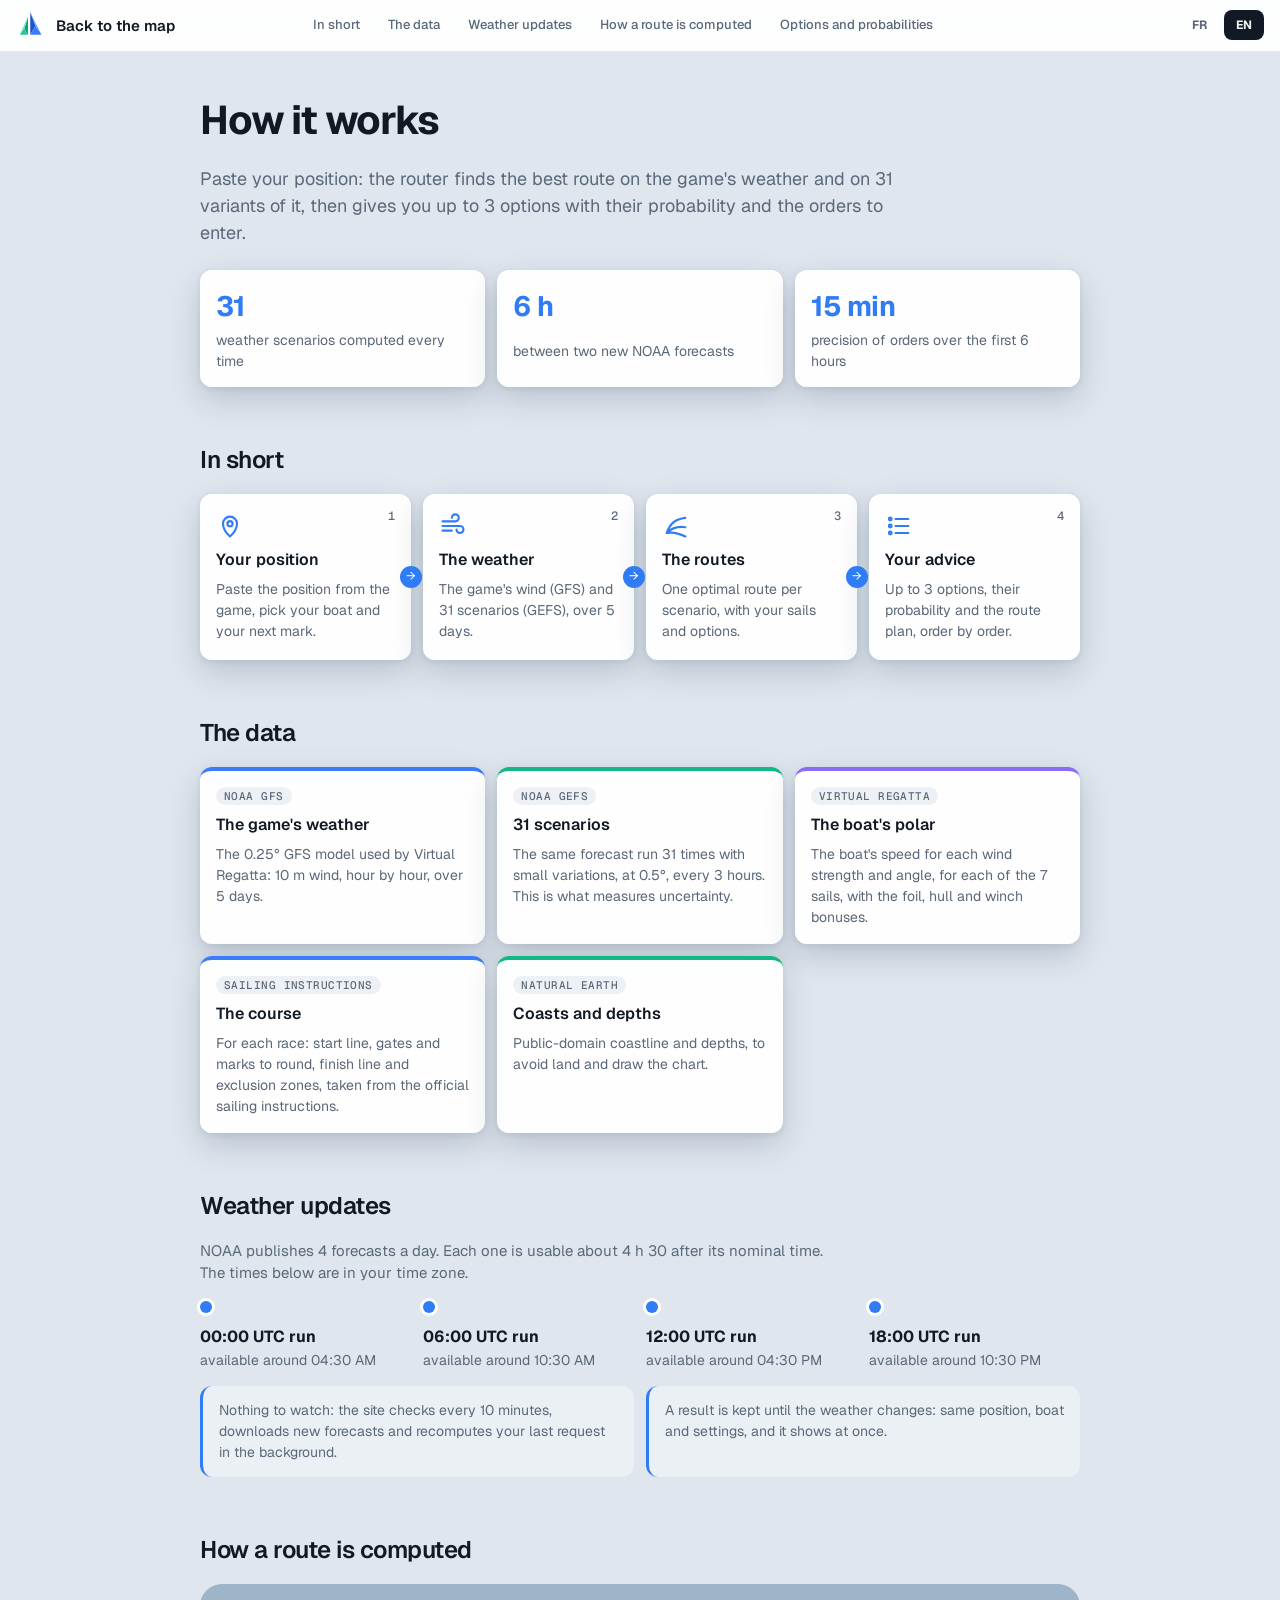
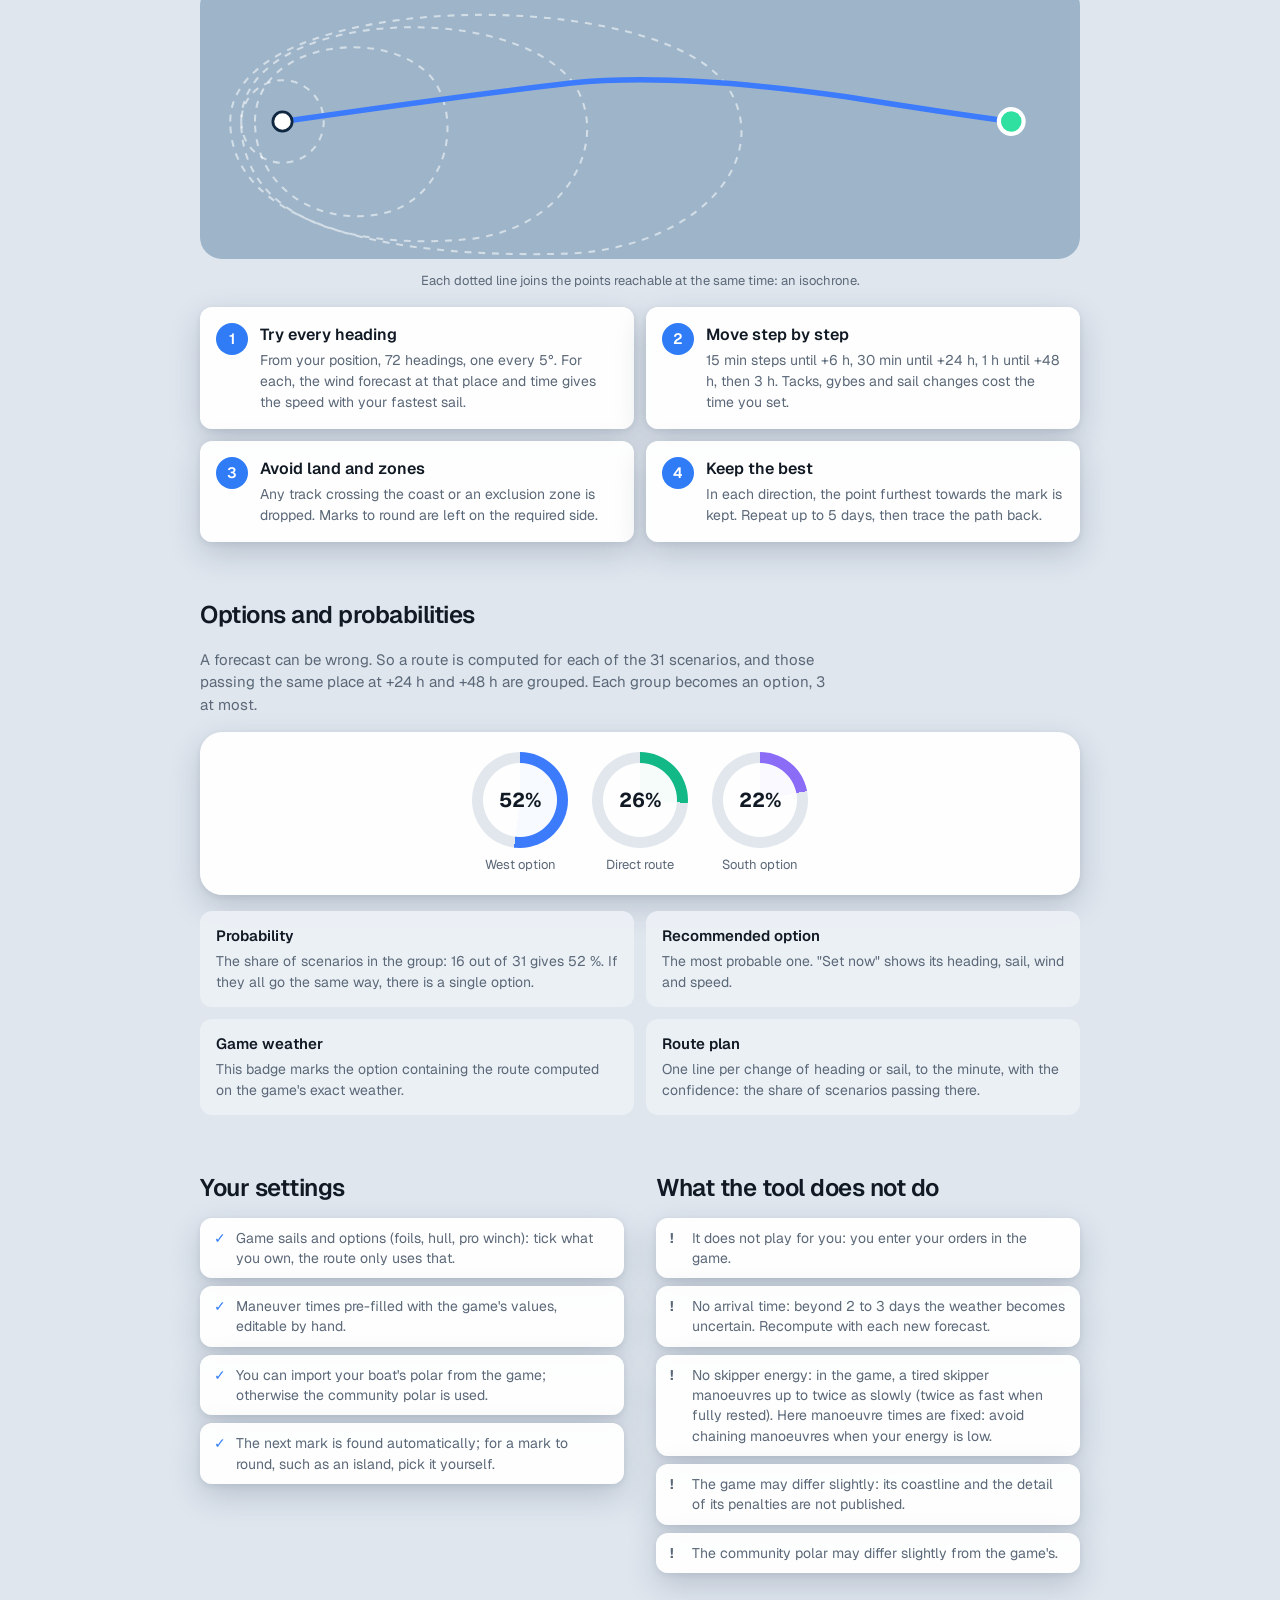
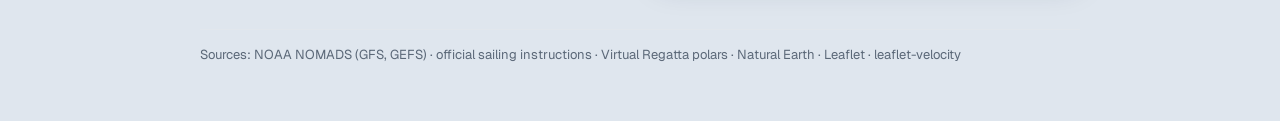
==== commit 2766eb35: "How it works: say skipper energy is not modelled Co-Authored-By: Claude Opus 5.5 <noreply@anthropic." ====
--- a/frontend/how.html
+++ b/frontend/how.html
@@ -163,6 +163,7 @@
       <ul class="how-list how-limits">
         <li data-i18n="how.limits.advice"></li>
         <li data-i18n="how.limits.horizon"></li>
+        <li data-i18n="how.limits.energy"></li>
         <li data-i18n="how.limits.game"></li>
         <li data-i18n="how.limits.polar"></li>
       </ul>
--- a/frontend/styles/app.css
+++ b/frontend/styles/app.css
@@ -274,18 +274,24 @@
   width: 100%; box-sizing: border-box; min-height: 44px; padding: 8px 12px;
   border: 1px solid var(--line); border-radius: var(--radius-small); background: var(--field);
 }
-.position-input { position: relative; display: block; }
-.position-input svg { position: absolute; left: 12px; top: 50%; width: 18px; height: 18px; transform: translateY(-50%); fill: none; stroke: var(--tile-heading); stroke-width: 1.8; }
-#position { padding-left: 38px; font-family: var(--font-mono); font-size: 0.9375rem; }
-#position[aria-invalid="true"] { border-color: var(--conf-low-ink); }
+.position-field { border: 0; margin: 0; padding: 0; }
+/* Degrees / minutes / seconds boxes and a hemisphere button, one row per axis */
+.position-fields { display: grid; gap: 6px; }
+.position-row { display: grid; grid-template-columns: 36px repeat(3, minmax(0, 1fr)) 44px; gap: 6px; align-items: center; }
+.position-axis { font-size: 0.75rem; font-weight: 600; color: var(--muted); }
+.position-cell { position: relative; display: block; }
+.position-fields input.position-part {
+  min-height: 44px; padding: 8px 20px 8px 10px; text-align: right; font-family: var(--font-mono); font-size: 1rem;
+}
+.position-fields input.position-part[aria-invalid="true"] { border-color: #c2410c; }
+.position-unit { position: absolute; right: 8px; top: 50%; transform: translateY(-50%); font-family: var(--font-mono); color: var(--muted); pointer-events: none; }
+.position-hemisphere {
+  min-height: 44px; border: 0; border-radius: var(--radius-small); background: var(--ink); color: var(--glass-strong);
+  font-weight: 700; cursor: pointer;
+}
+.position-hemisphere:focus-visible { outline: 3px solid var(--accent); outline-offset: 2px; }
 .position-feedback { margin: -4px 0 0; font-size: 0.75rem; color: var(--muted); }
 .position-feedback[data-state="ok"] { display: none; }
-.position-input::after {
-  content: ""; position: absolute; right: 12px; top: 50%; width: 16px; height: 16px; transform: translateY(-50%); border-radius: 50%;
-  background: var(--tile-sail) url("data:image/svg+xml,%3Csvg xmlns='http://www.w3.org/2000/svg' viewBox='0 0 24 24' fill='none' stroke='%2305331f' stroke-width='3.4' stroke-linecap='round' stroke-linejoin='round'%3E%3Cpath d='M6 12.5l4 4 8-9'/%3E%3C/svg%3E") center / 11px no-repeat;
-  opacity: 0; transition: opacity 0.2s;
-}
-.position-input.valid::after { opacity: 1; }
 .position-feedback[data-state="ok"] { color: var(--conf-high-ink); }
 .position-feedback[data-state="error"] { color: #c2410c; }
 .submit {
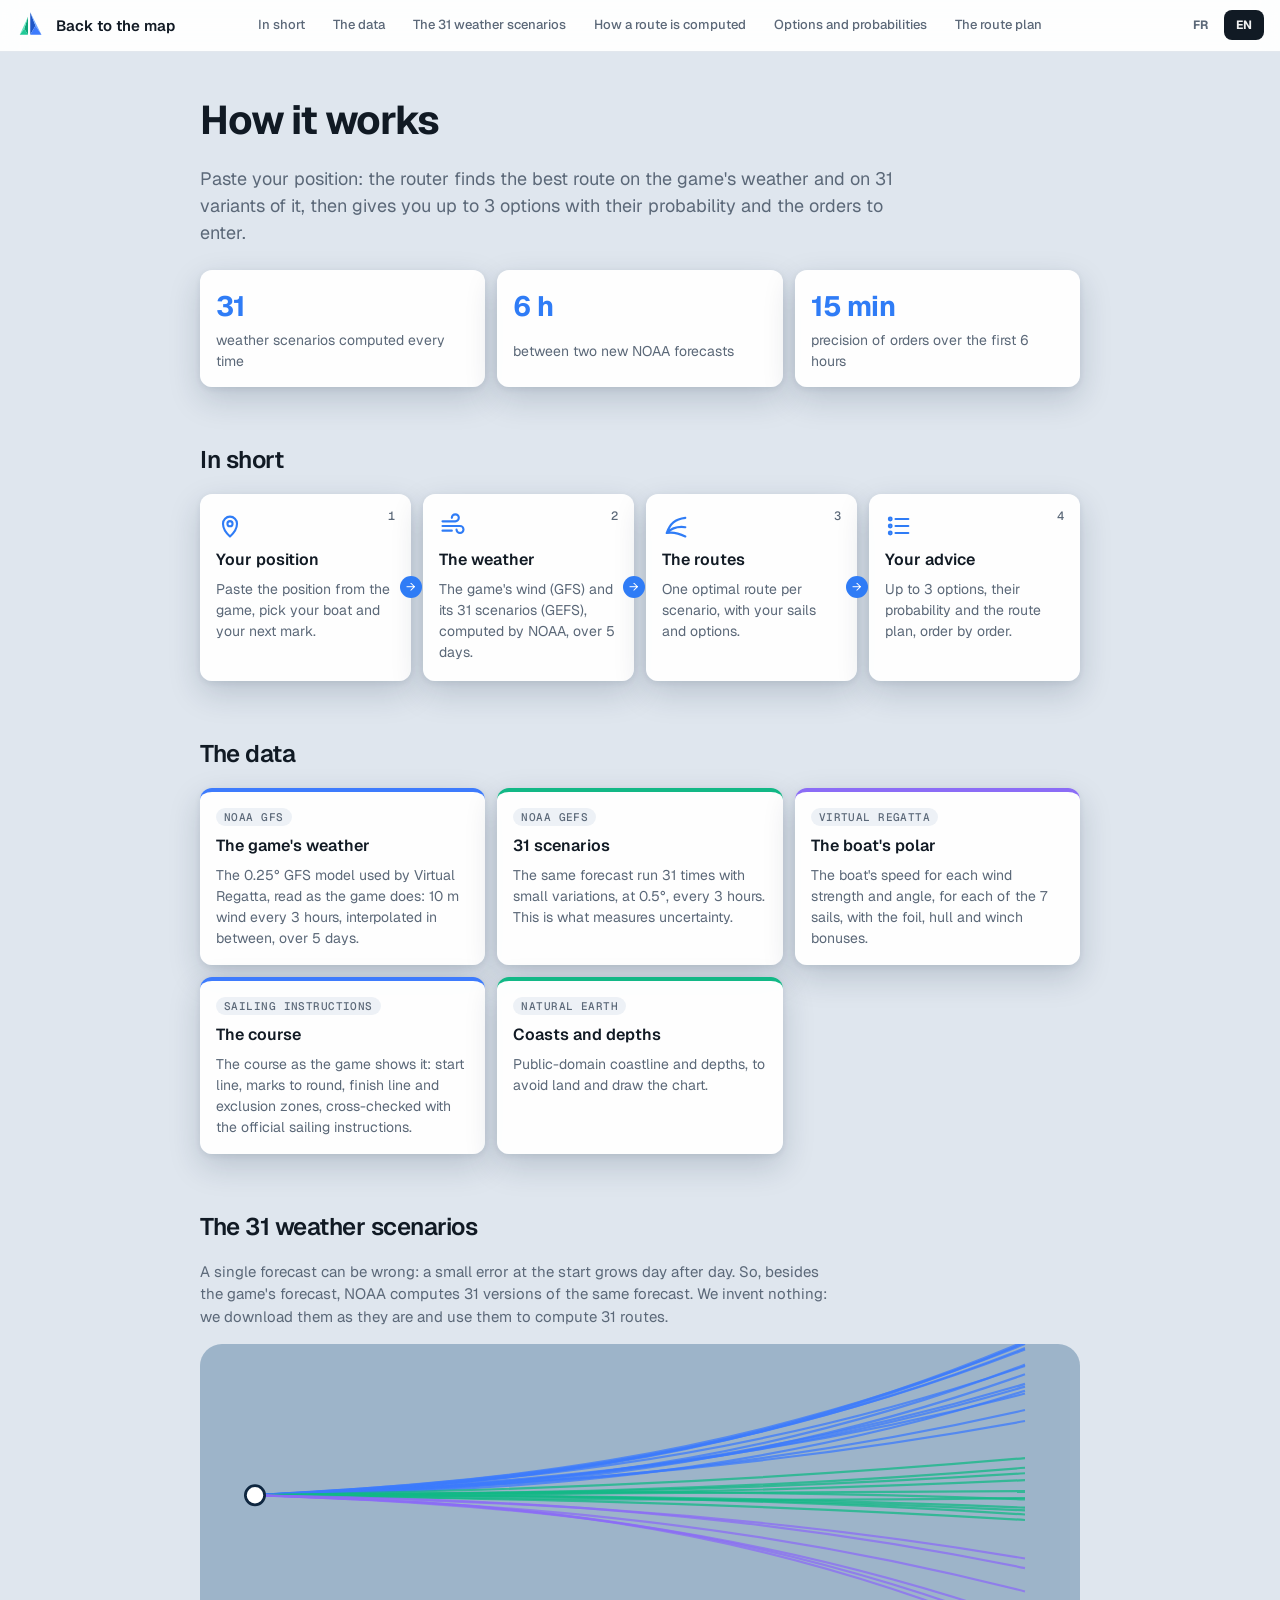
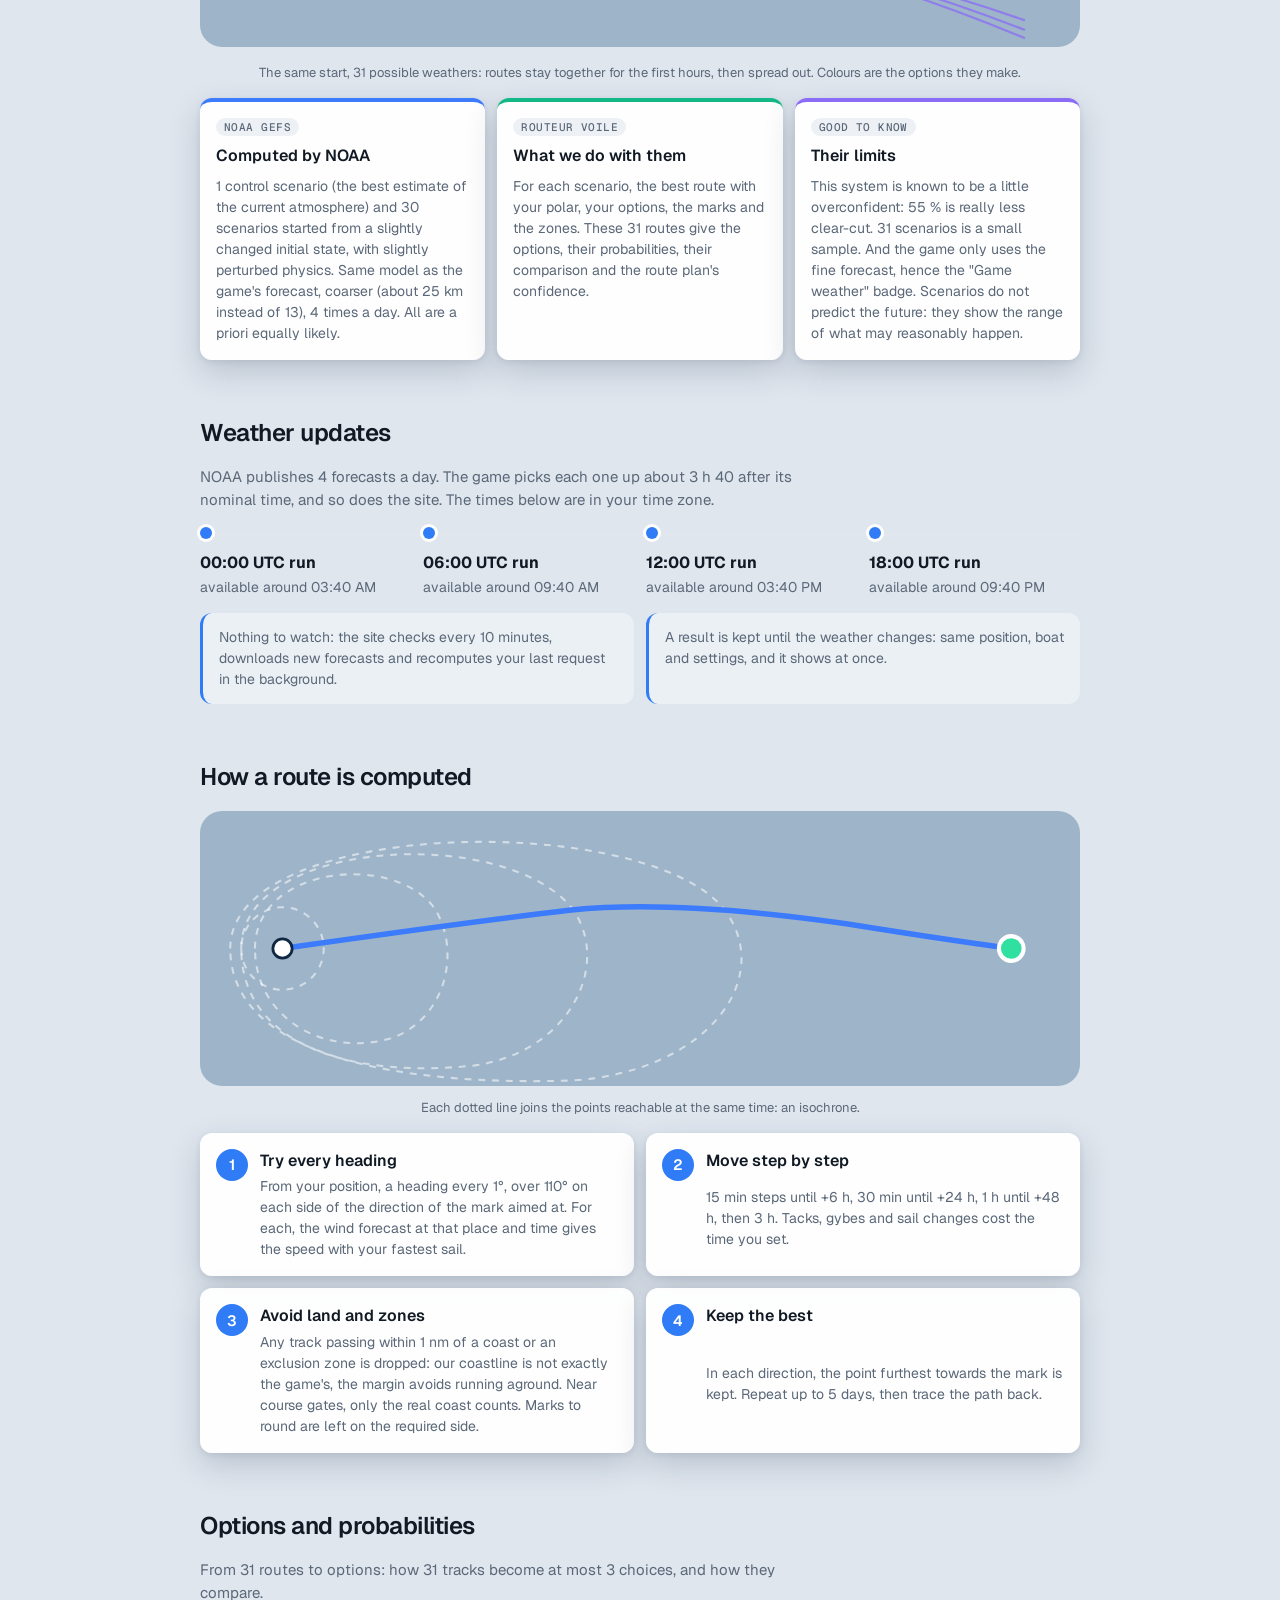
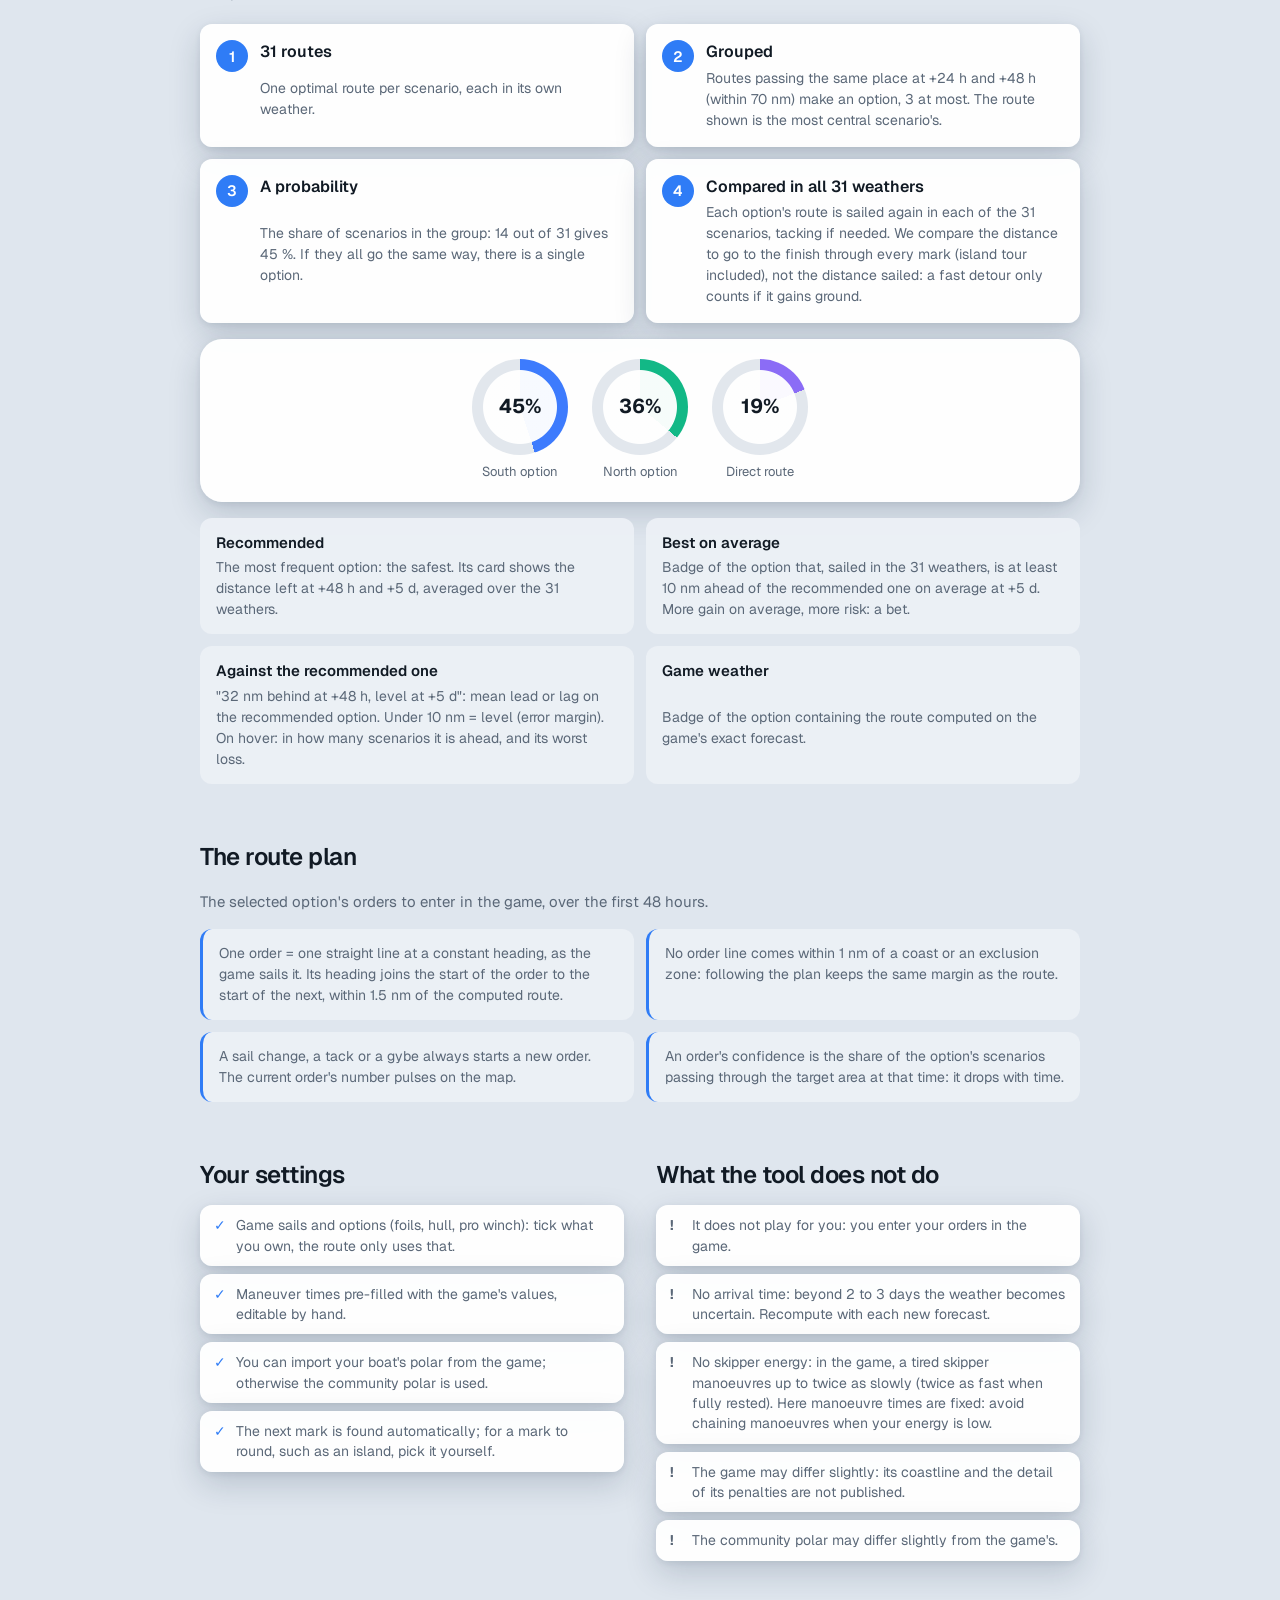
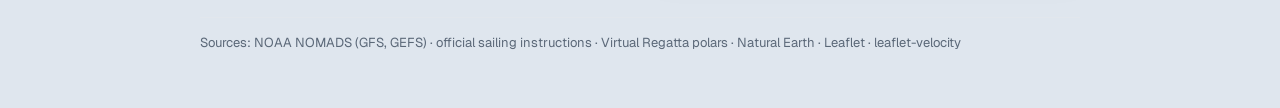
==== commit b6ac85e1: "How it works: the 31 NOAA scenarios, options compared in all weathers, the route plan as straight or" ====
--- a/frontend/how.html
+++ b/frontend/how.html
@@ -27,9 +27,10 @@
   <nav class="how-nav" data-i18n-attr="aria-label:how.nav">
     <a href="#flow" data-i18n="how.flow.title"></a>
     <a href="#data" data-i18n="how.data.title"></a>
-    <a href="#refresh" data-i18n="how.fresh.title"></a>
+    <a href="#scenarios" data-i18n="how.scenarios.title"></a>
     <a href="#method" data-i18n="how.route.title"></a>
     <a href="#options" data-i18n="how.options.title"></a>
+    <a href="#plan" data-i18n="how.plan.title"></a>
   </nav>
   <div id="lang-picker" class="lang-picker how-lang" role="group" data-i18n-attr="aria-label:lang.label"></div>
 </header>
@@ -92,6 +93,61 @@
       <article class="how-card accent-mint">
         <span class="how-tag">Natural Earth</span>
         <h3 data-i18n="how.data.geo.title"></h3><p data-i18n="how.data.geo.text"></p>
+      </article>
+    </div>
+  </section>
+
+  <!-- The 31 GEFS scenarios: what they are, who computes them, what we do with them -->
+  <section id="scenarios" class="how-section">
+    <h2 class="how-h2" data-i18n="how.scenarios.title"></h2>
+    <p class="how-text" data-i18n="how.scenarios.lead"></p>
+    <svg class="how-figure how-fan" viewBox="0 0 640 220" aria-hidden="true">
+        <path d="M40 110 C200 102 380 91 600 16" style="stroke: var(--route-1)"/>
+        <path d="M40 110 C200 103 380 93 600 36" style="stroke: var(--route-1)"/>
+        <path d="M40 110 C200 104 380 95 600 29" style="stroke: var(--route-1)"/>
+        <path d="M40 110 C200 103 380 92 600 -1" style="stroke: var(--route-1)"/>
+        <path d="M40 110 C200 103 380 91 600 -2" style="stroke: var(--route-1)"/>
+        <path d="M40 110 C200 101 380 88 600 -0" style="stroke: var(--route-1)"/>
+        <path d="M40 110 C200 106 380 100 600 22" style="stroke: var(--route-1)"/>
+        <path d="M40 110 C200 102 380 90 600 3" style="stroke: var(--route-1)"/>
+        <path d="M40 110 C200 107 380 103 600 34" style="stroke: var(--route-1)"/>
+        <path d="M40 110 C200 104 380 96 600 31" style="stroke: var(--route-1)"/>
+        <path d="M40 110 C200 104 380 96 600 56" style="stroke: var(--route-1)"/>
+        <path d="M40 110 C200 105 380 98 600 48" style="stroke: var(--route-1)"/>
+        <path d="M40 110 C200 101 380 89 600 4" style="stroke: var(--route-1)"/>
+        <path d="M40 110 C200 105 380 99 600 15" style="stroke: var(--route-1)"/>
+        <path d="M40 110 C200 109 380 108 600 90" style="stroke: var(--route-2)"/>
+        <path d="M40 110 C200 110 380 110 600 119" style="stroke: var(--route-2)"/>
+        <path d="M40 110 C200 108 380 105 600 113" style="stroke: var(--route-2)"/>
+        <path d="M40 110 C200 107 380 102 600 83" style="stroke: var(--route-2)"/>
+        <path d="M40 110 C200 110 380 111 600 121" style="stroke: var(--route-2)"/>
+        <path d="M40 110 C200 110 380 109 600 99" style="stroke: var(--route-2)"/>
+        <path d="M40 110 C200 109 380 107 600 107" style="stroke: var(--route-2)"/>
+        <path d="M40 110 C200 112 380 115 600 128" style="stroke: var(--route-2)"/>
+        <path d="M40 110 C200 109 380 108 600 94" style="stroke: var(--route-2)"/>
+        <path d="M40 110 C200 112 380 115 600 112" style="stroke: var(--route-2)"/>
+        <path d="M40 110 C200 110 380 110 600 124" style="stroke: var(--route-2)"/>
+        <path d="M40 110 C200 115 380 122 600 214" style="stroke: var(--route-3)"/>
+        <path d="M40 110 C200 116 380 124 600 180" style="stroke: var(--route-3)"/>
+        <path d="M40 110 C200 113 380 118 600 163" style="stroke: var(--route-3)"/>
+        <path d="M40 110 C200 114 380 119 600 156" style="stroke: var(--route-3)"/>
+        <path d="M40 110 C200 116 380 125 600 201" style="stroke: var(--route-3)"/>
+        <path d="M40 110 C200 115 380 123 600 208" style="stroke: var(--route-3)"/>
+      <circle class="boat" cx="40" cy="110" r="7"/>
+    </svg>
+    <p class="how-caption" data-i18n="how.scenarios.caption"></p>
+    <div class="how-cards">
+      <article class="how-card accent-blue">
+        <span class="how-tag">NOAA GEFS</span>
+        <h3 data-i18n="how.scenarios.noaa.title"></h3><p data-i18n="how.scenarios.noaa.text"></p>
+      </article>
+      <article class="how-card accent-mint">
+        <span class="how-tag" data-i18n="how.scenarios.ours.tag"></span>
+        <h3 data-i18n="how.scenarios.ours.title"></h3><p data-i18n="how.scenarios.ours.text"></p>
+      </article>
+      <article class="how-card accent-violet">
+        <span class="how-tag" data-i18n="how.scenarios.limits.tag"></span>
+        <h3 data-i18n="how.scenarios.limits.title"></h3><p data-i18n="how.scenarios.limits.text"></p>
       </article>
     </div>
   </section>
@@ -130,21 +186,39 @@
     </div>
   </section>
 
-  <!-- From scenarios to options, with an example -->
+  <!-- From scenarios to options: grouping, probability, comparison in all 31 weathers -->
   <section id="options" class="how-section">
     <h2 class="how-h2" data-i18n="how.options.title"></h2>
     <p class="how-text" data-i18n="how.options.lead"></p>
+    <ol class="how-steps">
+      <li><h3 data-i18n="how.options.1.title"></h3><p data-i18n="how.options.1.text"></p></li>
+      <li><h3 data-i18n="how.options.2.title"></h3><p data-i18n="how.options.2.text"></p></li>
+      <li><h3 data-i18n="how.options.3.title"></h3><p data-i18n="how.options.3.text"></p></li>
+      <li><h3 data-i18n="how.options.4.title"></h3><p data-i18n="how.options.4.text"></p></li>
+    </ol>
     <div class="how-example" aria-hidden="true">
-      <div class="how-ring" style="--share: 52; --route: var(--route-1)"><span>52%</span><small data-i18n="option.name.west"></small></div>
-      <div class="how-ring" style="--share: 26; --route: var(--route-2)"><span>26%</span><small data-i18n="option.name.direct"></small></div>
-      <div class="how-ring" style="--share: 22; --route: var(--route-3)"><span>22%</span><small data-i18n="option.name.south"></small></div>
+      <div class="how-ring" style="--share: 45; --route: var(--route-1)"><span>45%</span><small data-i18n="option.name.south"></small></div>
+      <div class="how-ring" style="--share: 36; --route: var(--route-2)"><span>36%</span><small data-i18n="option.name.north"></small></div>
+      <div class="how-ring" style="--share: 19; --route: var(--route-3)"><span>19%</span><small data-i18n="option.name.direct"></small></div>
     </div>
     <dl class="how-terms">
-      <div><dt data-i18n="how.options.probability.title"></dt><dd data-i18n="how.options.probability.text"></dd></div>
       <div><dt data-i18n="how.options.recommended.title"></dt><dd data-i18n="how.options.recommended.text"></dd></div>
+      <div><dt data-i18n="how.options.best.title"></dt><dd data-i18n="how.options.best.text"></dd></div>
+      <div><dt data-i18n="how.options.versus.title"></dt><dd data-i18n="how.options.versus.text"></dd></div>
       <div><dt data-i18n="how.options.game.title"></dt><dd data-i18n="how.options.game.text"></dd></div>
-      <div><dt data-i18n="how.options.plan.title"></dt><dd data-i18n="how.options.plan.text"></dd></div>
     </dl>
+  </section>
+
+  <!-- Route plan: orders the game can hold -->
+  <section id="plan" class="how-section">
+    <h2 class="how-h2" data-i18n="how.plan.title"></h2>
+    <p class="how-text" data-i18n="how.plan.lead"></p>
+    <div class="how-callouts">
+      <p class="how-callout" data-i18n="how.plan.straight"></p>
+      <p class="how-callout" data-i18n="how.plan.safe"></p>
+      <p class="how-callout" data-i18n="how.plan.cuts"></p>
+      <p class="how-callout" data-i18n="how.plan.confidence"></p>
+    </div>
   </section>
 
   <!-- Settings and limits -->
--- a/frontend/styles/app.css
+++ b/frontend/styles/app.css
@@ -136,7 +136,12 @@
   background: #ffffff; color: var(--ideal-line); border: 2px solid var(--route-1);
   font: 700 0.6875rem/1 var(--font-ui); box-shadow: 0 1px 4px rgba(0, 0, 0, 0.35); cursor: pointer;
 }
-.leg-marker.current span { background: var(--route-1); color: #ffffff; transform: scale(1.2); }
+.leg-marker.current span { background: var(--route-1); color: #ffffff; transform: scale(1.25); animation: leg-pulse 1.6s ease-out infinite; }
+@keyframes leg-pulse {
+  0% { box-shadow: 0 0 0 0 color-mix(in srgb, var(--route-1) 70%, transparent), 0 1px 4px rgba(0, 0, 0, 0.35); }
+  100% { box-shadow: 0 0 0 14px transparent, 0 1px 4px rgba(0, 0, 0, 0.35); }
+}
+.leaflet-tooltip.leg-label.current { font-size: 0.8125rem; border: 2px solid var(--route-1); }
 .zone-glow span {
   display: block; width: 44px; height: 44px; border-radius: 50%;
   background: radial-gradient(circle, var(--glow) 0 5px, color-mix(in srgb, var(--glow) 55%, transparent) 6px, transparent 70%);
@@ -369,6 +374,34 @@
 .refresh-line { margin: 0; display: flex; align-items: center; gap: 8px; font-size: 0.8125rem; font-weight: 600; }
 .refresh-dot { width: 8px; height: 8px; border-radius: 50%; background: var(--tile-sail); box-shadow: 0 0 0 4px color-mix(in srgb, var(--tile-sail) 25%, transparent); flex-shrink: 0; }
 .chip-group { display: flex; flex-wrap: wrap; gap: 6px; align-items: center; }
+/* Time bar: hour slider over the whole route, order-change marks above, day labels below */
+.time-bar { display: grid; gap: 6px; }
+.controls-block { display: grid; gap: 6px; }
+.time-bar-head { display: flex; justify-content: space-between; align-items: baseline; gap: 8px; }
+.controls-title, .time-bar-title { font-size: 0.75rem; font-weight: 600; color: var(--muted); text-transform: uppercase; letter-spacing: 0.06em; }
+.time-bar-value { font-weight: 700; font-size: 0.9375rem; font-variant-numeric: tabular-nums; white-space: nowrap; }
+.time-bar-row { display: grid; grid-template-columns: 32px minmax(0, 1fr) 32px; gap: 8px; align-items: start; }
+.time-bar-arrow {
+  width: 32px; height: 32px; display: grid; place-items: center; border-radius: 50%; cursor: pointer;
+  border: 1px solid var(--line); background: var(--field); color: var(--ink);
+}
+.time-bar-arrow svg { width: 16px; height: 16px; fill: none; stroke: currentColor; stroke-width: 2.4; stroke-linecap: round; stroke-linejoin: round; }
+.time-bar-arrow:disabled { opacity: 0.35; cursor: default; }
+.time-bar-arrow:focus-visible, .time-bar-slider:focus-visible { outline: 3px solid var(--accent); outline-offset: 2px; }
+.time-bar-track { position: relative; padding-bottom: 18px; }
+.time-bar-slider { width: 100%; height: 32px; margin: 0; accent-color: var(--accent); cursor: pointer; position: relative; z-index: 1; }
+.time-bar-scale { position: absolute; left: 8px; right: 8px; top: 0; bottom: 0; pointer-events: none; }
+.time-bar-mark {
+  position: absolute; top: 4px; width: 2px; height: 6px; margin-left: -1px; border-radius: 1px;
+  background: var(--route-1); opacity: 0.6;
+}
+.time-bar-mark.current { top: 1px; width: 4px; height: 10px; margin-left: -2px; opacity: 1; background: var(--ink); }
+.time-bar-day {
+  position: absolute; bottom: 0; transform: translateX(-50%); font-size: 0.6875rem; color: var(--muted);
+  font-variant-numeric: tabular-nums; white-space: nowrap;
+}
+.time-bar-day.first { transform: none; }
+.time-bar-day.last { transform: translateX(-100%); }
 .chip {
   min-height: 32px; padding: 4px 10px; border-radius: 999px; cursor: pointer;
   border: 1px solid var(--line); background: var(--field); font-size: 0.8125rem; font-weight: 600;
@@ -483,6 +516,9 @@
 .option-card[data-route="3"] { --route: var(--route-3); }
 .option-card:hover { box-shadow: var(--glass-shadow), 0 0 0 1px var(--line); }
 .option-card[aria-pressed="true"] { box-shadow: var(--glass-shadow), inset 0 0 0 2px var(--route); }
+.option-outlook { display: block; margin-top: 2px; font-size: 0.75rem; color: var(--muted); font-variant-numeric: tabular-nums; }
+.option-outlook .gain { color: var(--conf-high-ink); font-weight: 600; }
+.option-outlook .loss { color: #c2410c; font-weight: 600; }
 .ring { position: relative; width: 52px; height: 52px; display: grid; place-items: center; }
 .ring svg { position: absolute; inset: 0; width: 100%; height: 100%; }
 .ring-track { fill: none; stroke: var(--line); stroke-width: 5; }
@@ -495,6 +531,7 @@
 .option-name { font-weight: 600; font-size: 0.9375rem; }
 .badge { font-size: 0.6875rem; font-weight: 600; padding: 1px 8px; border-radius: 999px; background: var(--ink); color: var(--glass-strong); }
 .badge-soft { background: var(--field); color: var(--muted); }
+.badge-best { background: color-mix(in srgb, var(--tile-sail) 25%, transparent); color: inherit; }
 .option-facts { font-size: 0.75rem; color: var(--muted); white-space: nowrap; overflow: hidden; text-overflow: ellipsis; }
 
 /* Jargon tips */
--- a/frontend/styles/how.css
+++ b/frontend/styles/how.css
@@ -89,6 +89,7 @@
 .how-figure .route { fill: none; stroke: var(--route-1); stroke-width: 4; stroke-linecap: round; }
 .how-figure .boat { fill: #ffffff; stroke: var(--ideal-line); stroke-width: 2; }
 .how-figure .mark { fill: var(--tile-sail); stroke: #ffffff; stroke-width: 3; }
+.how-fan path { fill: none; stroke-width: 1.6; stroke-opacity: 0.75; }
 .how-caption { font-size: 0.8125rem; text-align: center; }
 .how-steps { list-style: none; margin: 4px 0 0; padding: 0; display: grid; grid-template-columns: repeat(2, minmax(0, 1fr)); gap: 12px; counter-reset: step; }
 .how-steps li {
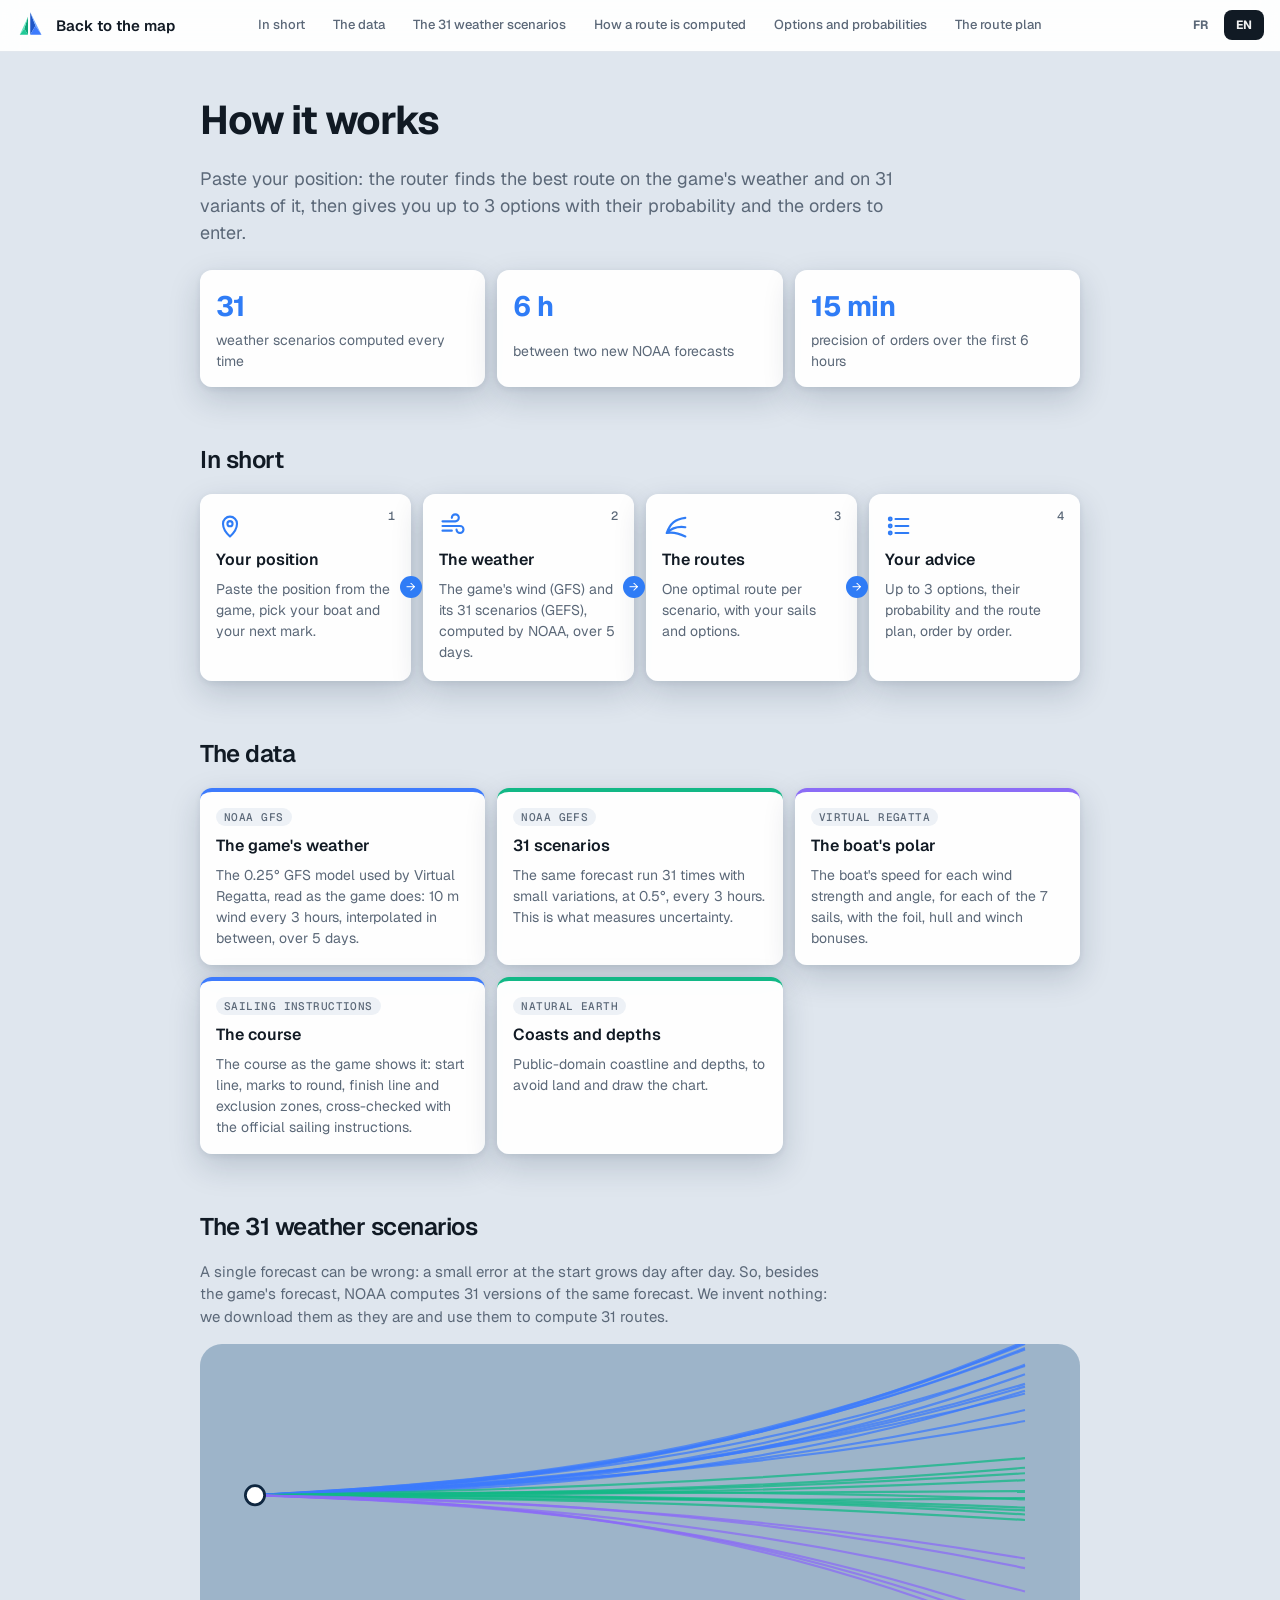
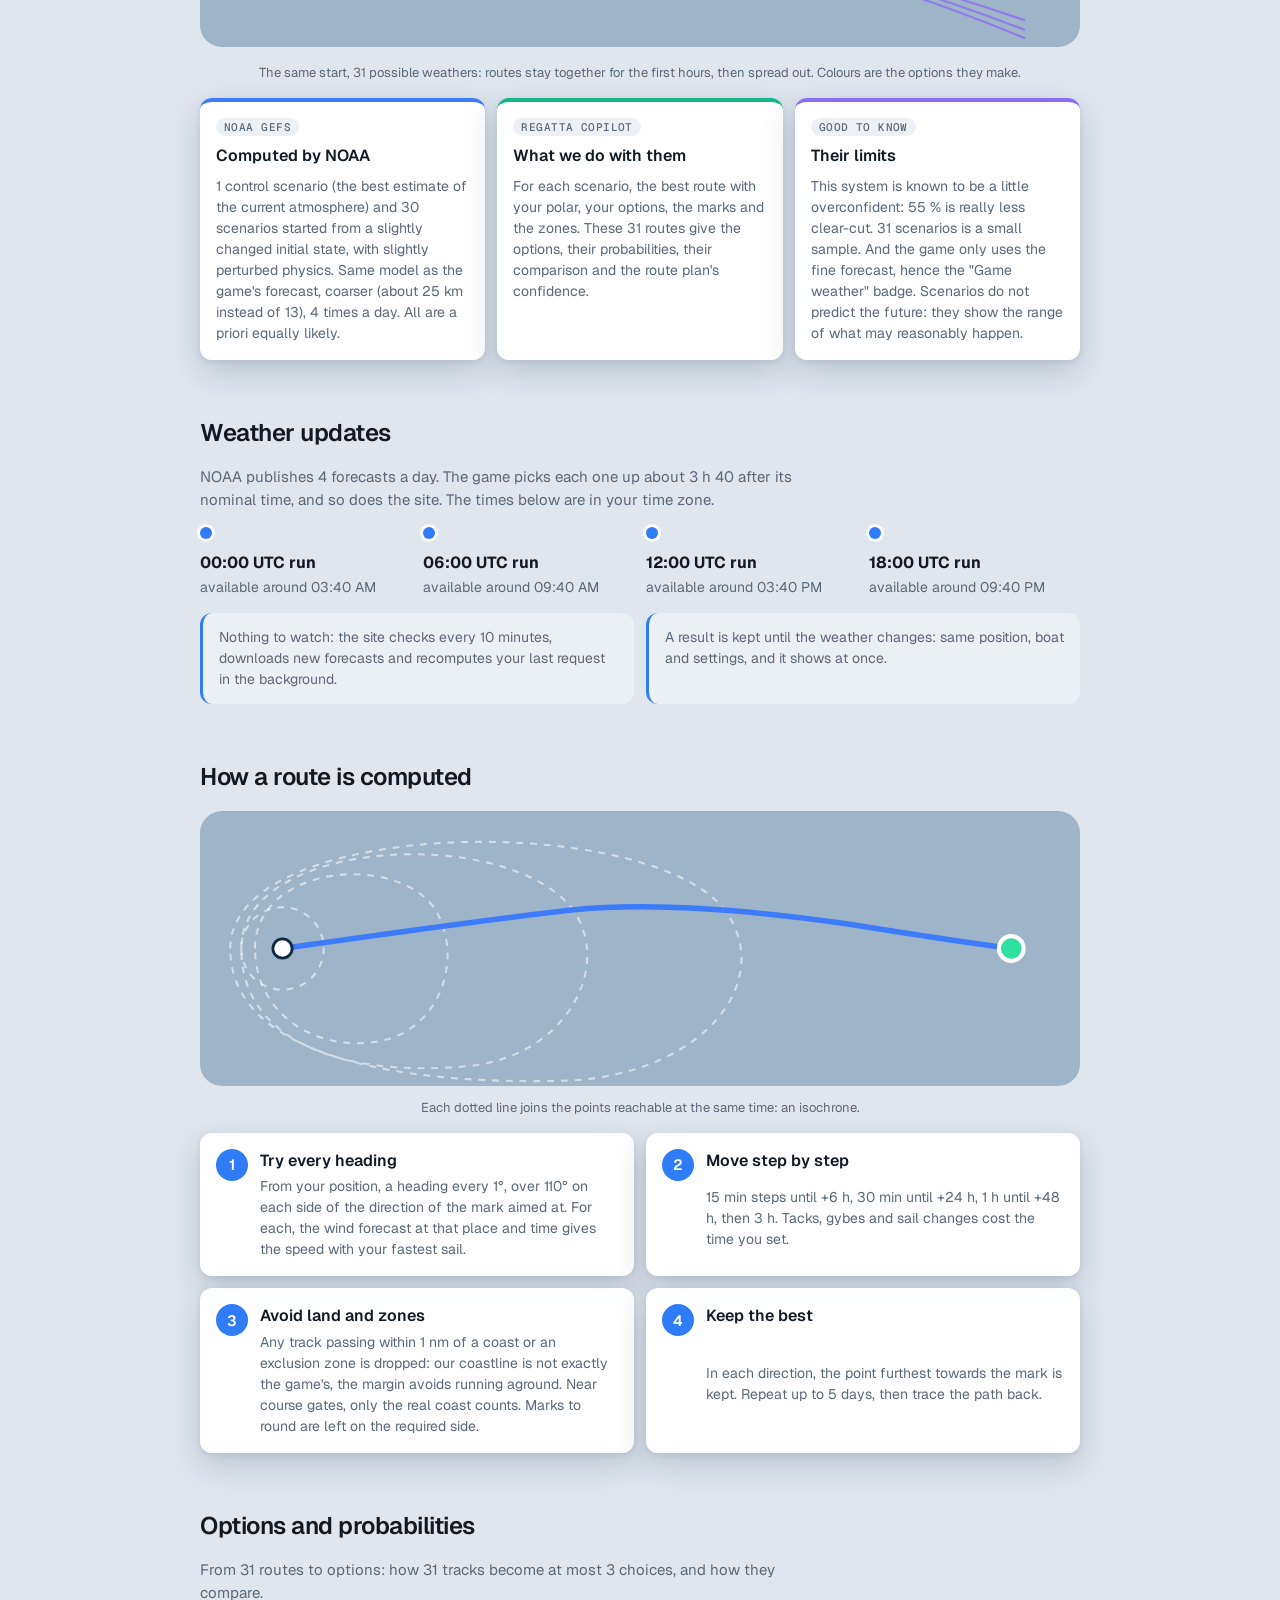
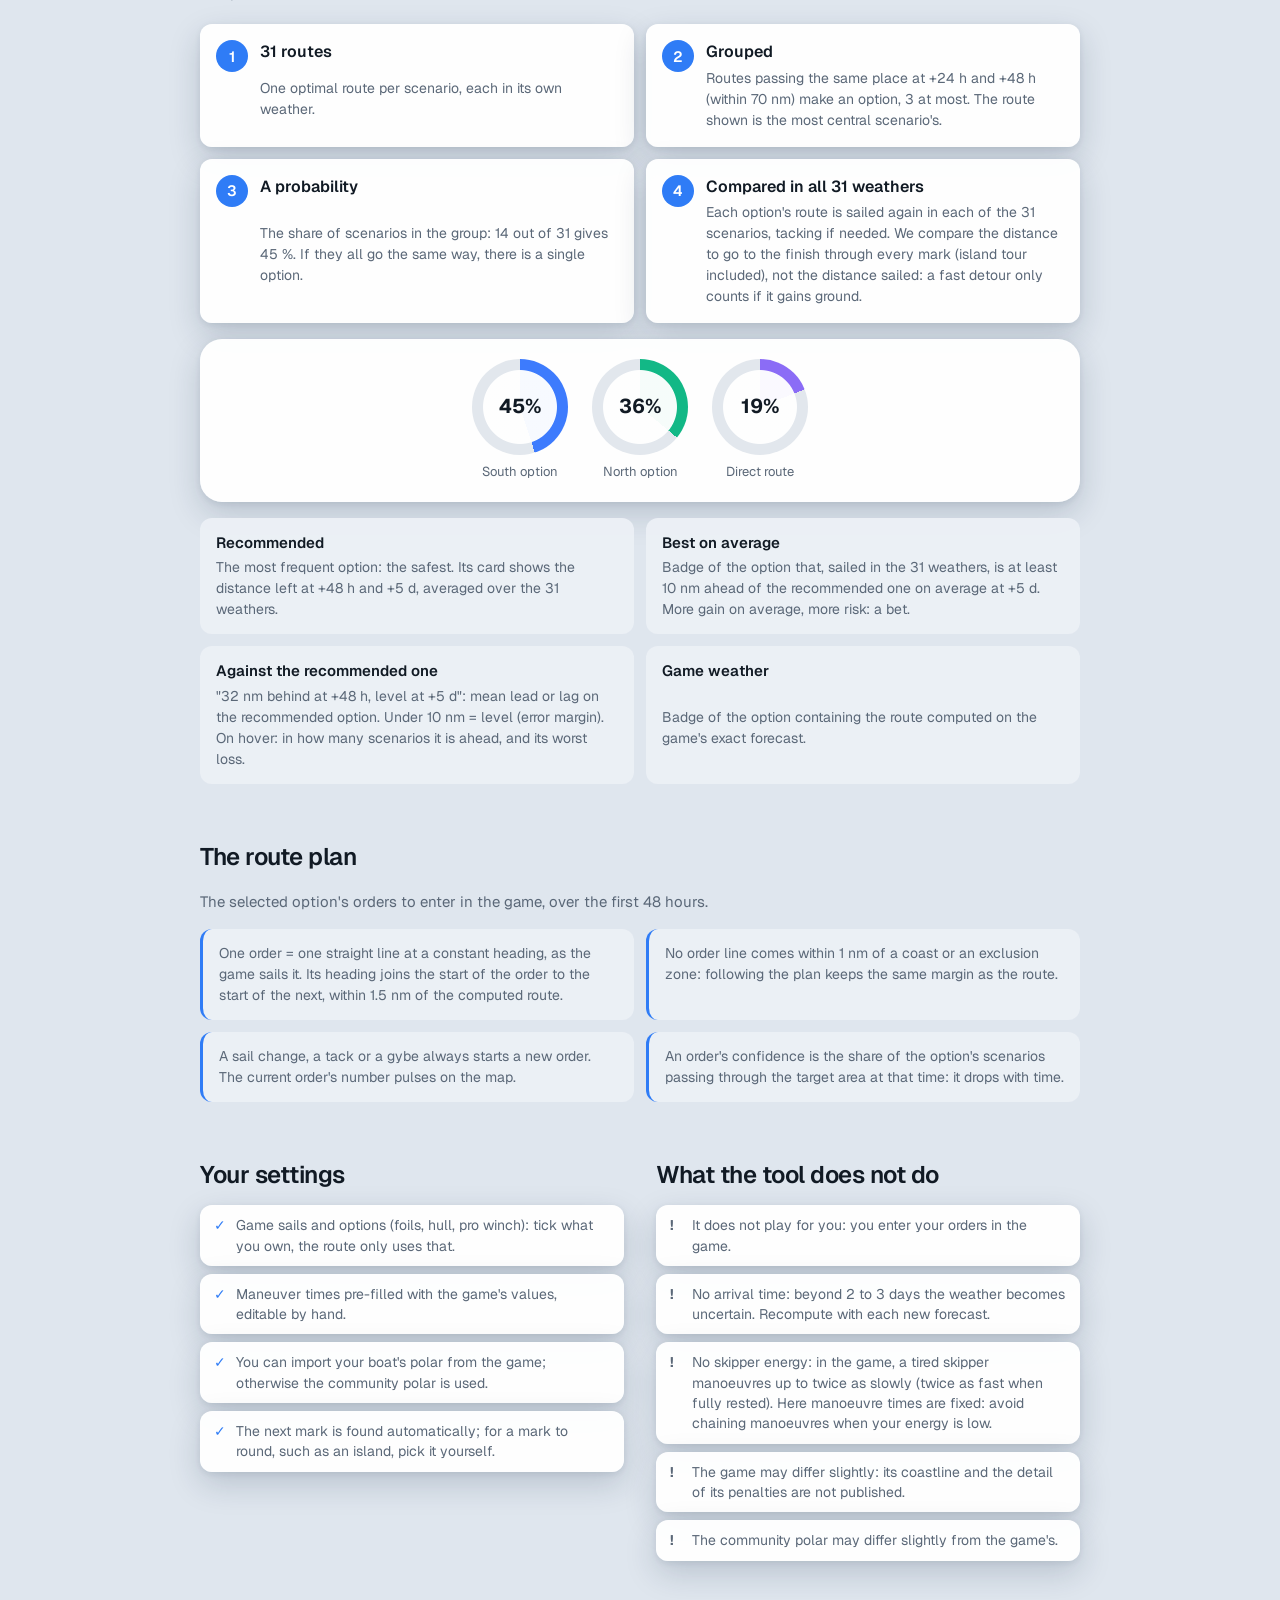
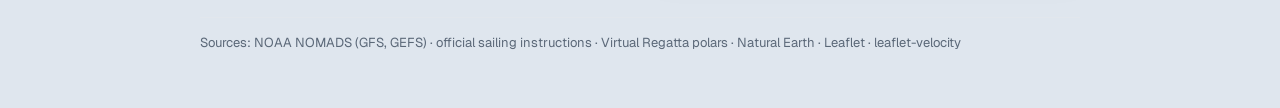
==== commit aaf367be: "Regatta Copilot: new name, MIT licence, README for GitHub with logo and screenshots Co-Authored-By: " ====
--- a/frontend/how.html
+++ b/frontend/how.html
@@ -3,7 +3,7 @@
 <head>
 <meta charset="utf-8">
 <meta name="viewport" content="width=device-width, initial-scale=1, viewport-fit=cover">
-<title>Routeur Voile</title>
+<title>Regatta Copilot</title>
 <link rel="preconnect" href="https://fonts.googleapis.com">
 <link rel="preconnect" href="https://fonts.gstatic.com" crossorigin>
 <link rel="stylesheet" href="https://fonts.googleapis.com/css2?family=Geist:wght@400;500;600;700&family=Geist+Mono:wght@400;500&display=swap">
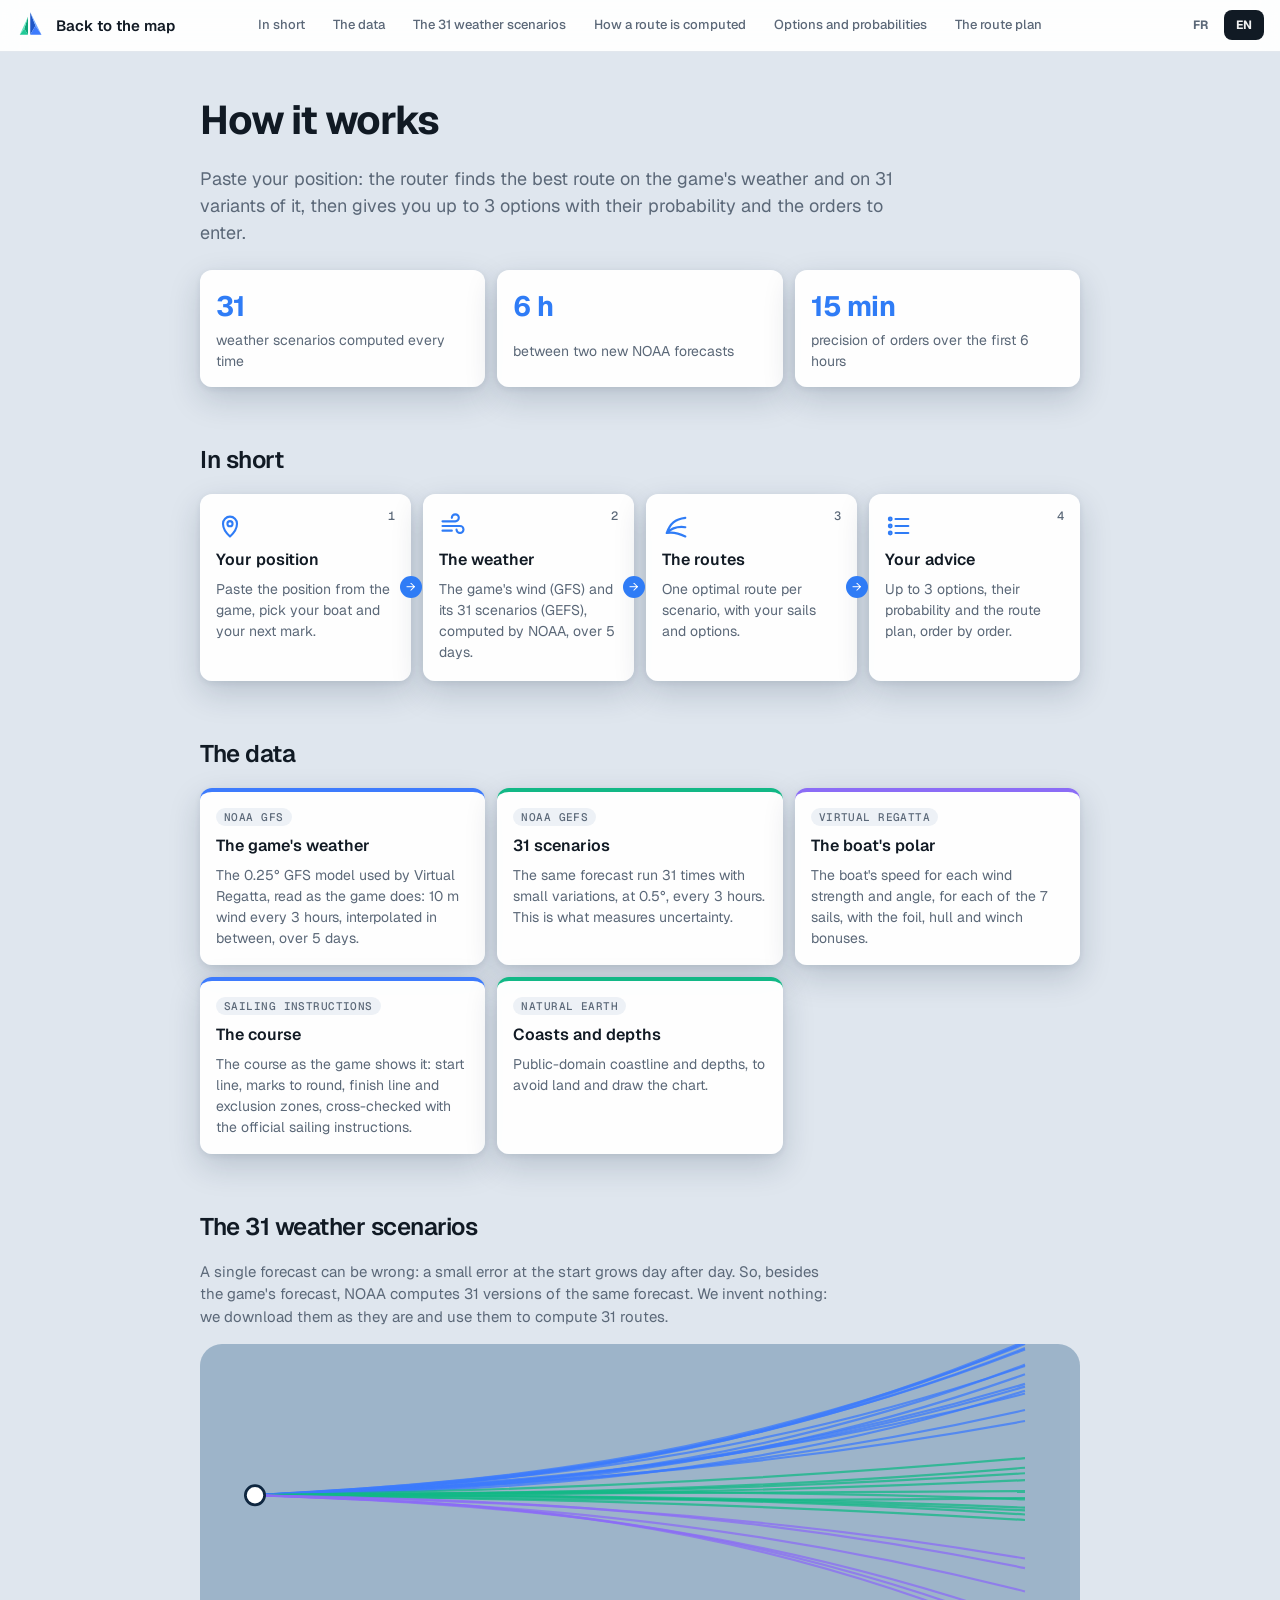
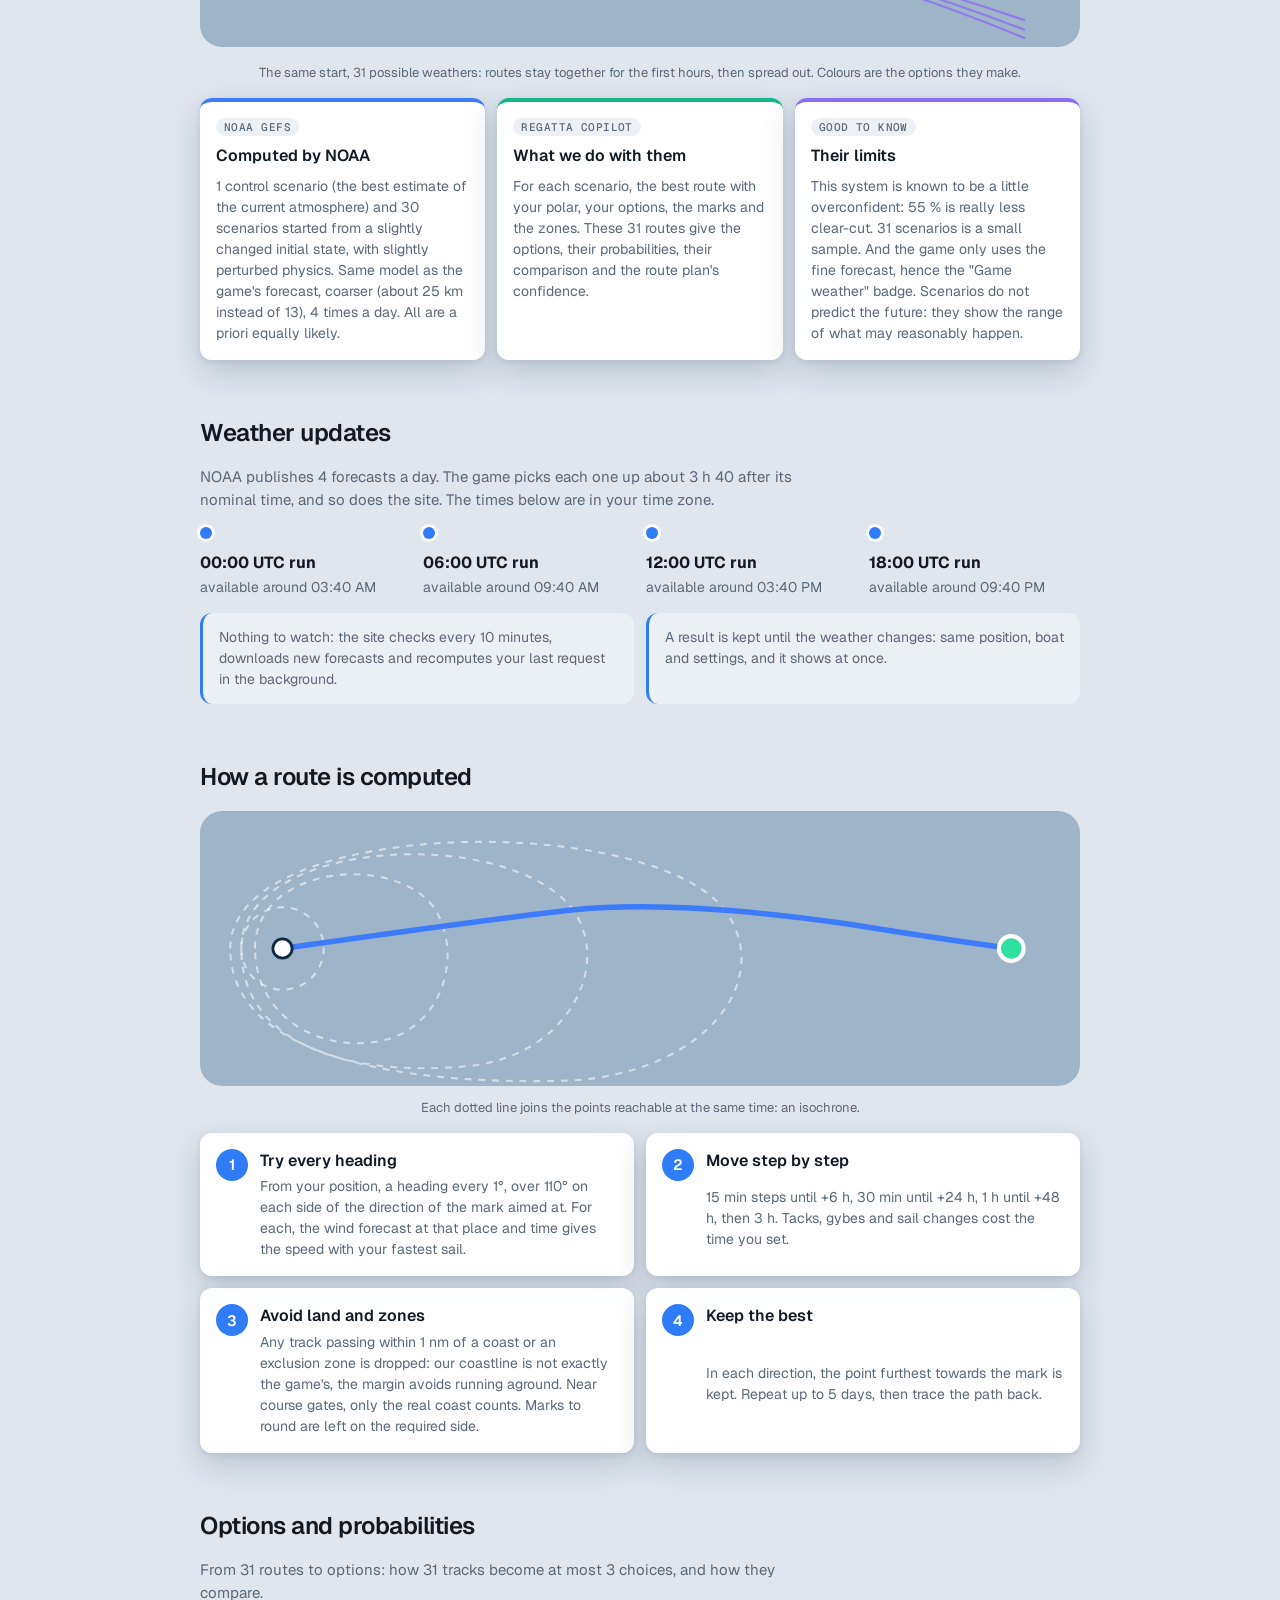
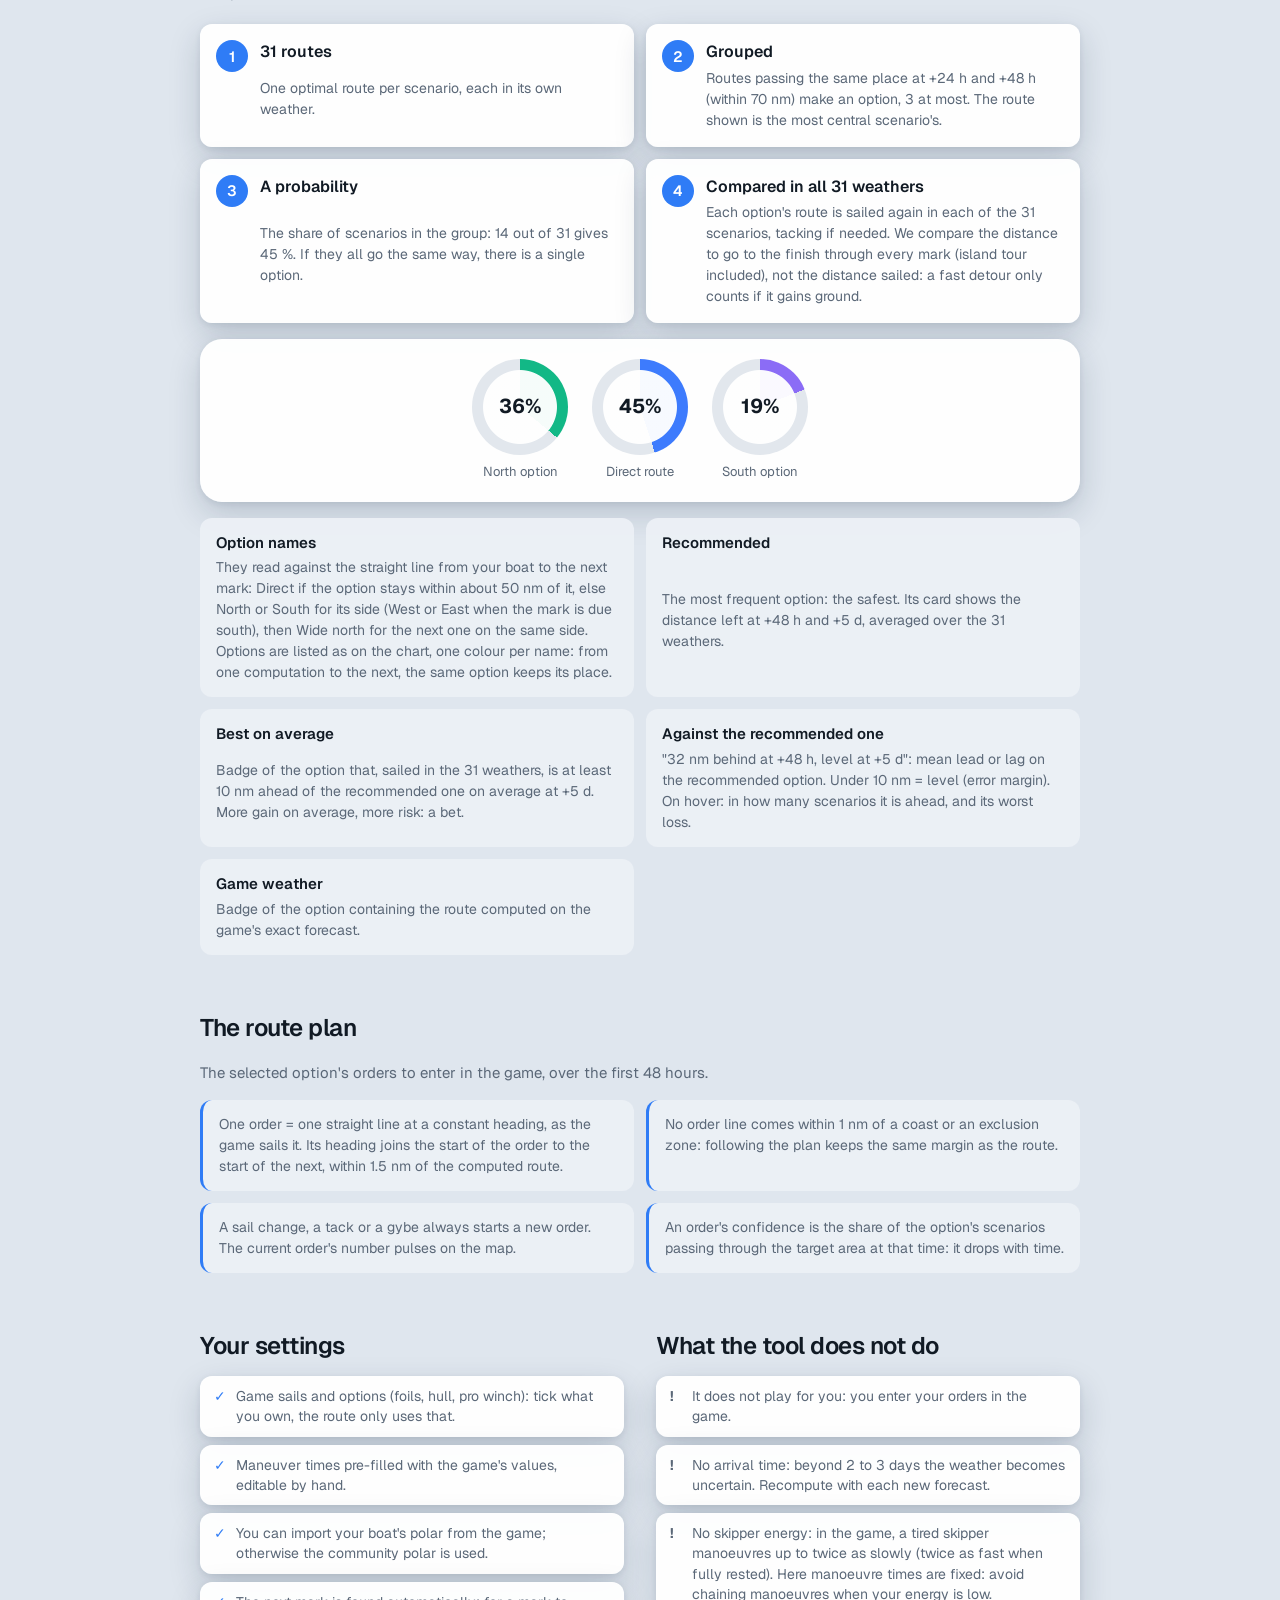
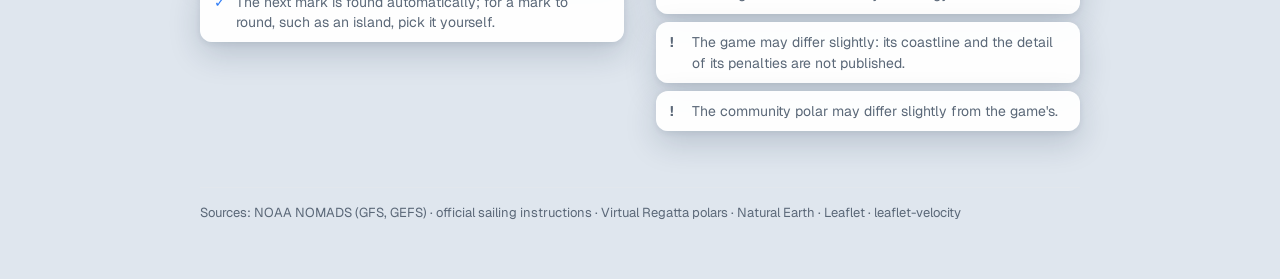
==== commit e8fa6b7d: "Options keep their name and place from one computation to the next Names are read against the fixed " ====
--- a/frontend/how.html
+++ b/frontend/how.html
@@ -197,11 +197,12 @@
       <li><h3 data-i18n="how.options.4.title"></h3><p data-i18n="how.options.4.text"></p></li>
     </ol>
     <div class="how-example" aria-hidden="true">
-      <div class="how-ring" style="--share: 45; --route: var(--route-1)"><span>45%</span><small data-i18n="option.name.south"></small></div>
       <div class="how-ring" style="--share: 36; --route: var(--route-2)"><span>36%</span><small data-i18n="option.name.north"></small></div>
-      <div class="how-ring" style="--share: 19; --route: var(--route-3)"><span>19%</span><small data-i18n="option.name.direct"></small></div>
+      <div class="how-ring" style="--share: 45; --route: var(--route-1)"><span>45%</span><small data-i18n="option.name.direct"></small></div>
+      <div class="how-ring" style="--share: 19; --route: var(--route-3)"><span>19%</span><small data-i18n="option.name.south"></small></div>
     </div>
     <dl class="how-terms">
+      <div><dt data-i18n="how.options.names.title"></dt><dd data-i18n="how.options.names.text"></dd></div>
       <div><dt data-i18n="how.options.recommended.title"></dt><dd data-i18n="how.options.recommended.text"></dd></div>
       <div><dt data-i18n="how.options.best.title"></dt><dd data-i18n="how.options.best.text"></dd></div>
       <div><dt data-i18n="how.options.versus.title"></dt><dd data-i18n="how.options.versus.text"></dd></div>
--- a/frontend/styles/app.css
+++ b/frontend/styles/app.css
@@ -53,6 +53,8 @@
   --route-1: #3d7bfd;
   --route-2: #12b886;
   --route-3: #8b6cf6;
+  --route-4: #0c9fb8;
+  --route-5: #d6336c;
   /* Confidence = intensity of one blue, not a traffic light. Zones on the map glow white over the slate sea. */
   --conf-high: #2f6fed;
   --conf-medium: #7ea8f3;
@@ -83,7 +85,7 @@
     --graticule: rgba(190, 215, 240, 0.16); --graticule-label: rgba(190, 215, 240, 0.6); --sea-label: rgba(190, 215, 240, 0.75);
     --ideal-halo: #ffffff; --ideal-line: #ffffff;
     --conf-high: #6ea8ff; --conf-medium: #3f6db5; --conf-low: #2a3d5c; --conf-high-ink: #8dbbff; --conf-medium-ink: #6f95d6; --conf-low-ink: #7d8ba0;
-    --route-1: #6ea8ff; --route-2: #38d9a9; --route-3: #a991fa; --tile-speed: #edf2f7; --tile-speed-ink: #111a24;
+    --route-1: #6ea8ff; --route-2: #38d9a9; --route-3: #a991fa; --route-4: #66d9e8; --route-5: #f06595; --tile-speed: #edf2f7; --tile-speed-ink: #111a24;
     color-scheme: dark;
   }
 }
@@ -97,7 +99,7 @@
   --graticule: rgba(190, 215, 240, 0.16); --graticule-label: rgba(190, 215, 240, 0.6); --sea-label: rgba(190, 215, 240, 0.75);
   --ideal-halo: #ffffff; --ideal-line: #ffffff;
   --conf-high: #6ea8ff; --conf-medium: #3f6db5; --conf-low: #2a3d5c; --conf-high-ink: #8dbbff; --conf-medium-ink: #6f95d6; --conf-low-ink: #7d8ba0;
-    --route-1: #6ea8ff; --route-2: #38d9a9; --route-3: #a991fa; --tile-speed: #edf2f7; --tile-speed-ink: #111a24;
+    --route-1: #6ea8ff; --route-2: #38d9a9; --route-3: #a991fa; --route-4: #66d9e8; --route-5: #f06595; --tile-speed: #edf2f7; --tile-speed-ink: #111a24;
   color-scheme: dark;
 }
 
@@ -132,16 +134,17 @@
 .boat-icon svg { fill: #ffffff; stroke: var(--ideal-line); stroke-width: 1.6; filter: drop-shadow(0 2px 4px rgba(0, 0, 0, 0.45)); }
 .wind-barbs { position: absolute; pointer-events: none; }
 .leg-marker span {
-  display: grid; place-items: center; width: 24px; height: 24px; border-radius: 50%; box-sizing: border-box;
-  background: #ffffff; color: var(--ideal-line); border: 2px solid var(--route-1);
-  font: 700 0.6875rem/1 var(--font-ui); box-shadow: 0 1px 4px rgba(0, 0, 0, 0.35); cursor: pointer;
+  display: grid; place-items: center; width: 12px; height: 12px; border-radius: 50%; box-sizing: border-box;
+  background: #ffffff; color: var(--ideal-line); border: 1.5px solid var(--route-1);
+  font: 700 0.4375rem/1 var(--font-ui); letter-spacing: -0.03em; box-shadow: 0 1px 2px rgba(0, 0, 0, 0.35); cursor: pointer;
 }
 .leg-marker.current span { background: var(--route-1); color: #ffffff; transform: scale(1.25); animation: leg-pulse 1.6s ease-out infinite; }
 @keyframes leg-pulse {
-  0% { box-shadow: 0 0 0 0 color-mix(in srgb, var(--route-1) 70%, transparent), 0 1px 4px rgba(0, 0, 0, 0.35); }
-  100% { box-shadow: 0 0 0 14px transparent, 0 1px 4px rgba(0, 0, 0, 0.35); }
+  0% { box-shadow: 0 0 0 0 color-mix(in srgb, var(--route-1) 70%, transparent), 0 1px 2px rgba(0, 0, 0, 0.35); }
+  100% { box-shadow: 0 0 0 8px transparent, 0 1px 2px rgba(0, 0, 0, 0.35); }
 }
 .leaflet-tooltip.leg-label.current { font-size: 0.8125rem; border: 2px solid var(--route-1); }
+.leaflet-tooltip.boat-label { font-size: 0.75rem; font-weight: 600; }
 .zone-glow span {
   display: block; width: 44px; height: 44px; border-radius: 50%;
   background: radial-gradient(circle, var(--glow) 0 5px, color-mix(in srgb, var(--glow) 55%, transparent) 6px, transparent 70%);
@@ -154,7 +157,7 @@
 
 /* "Computing your route…" pill, visible even when the panels are collapsed */
 .compute-status {
-  position: fixed; z-index: 25; top: max(20px, env(safe-area-inset-top, 0px)); left: 50%; transform: translateX(-50%);
+  position: fixed; z-index: 25; top: max(44px, env(safe-area-inset-top, 0px)); left: 50%; transform: translateX(-50%);
   margin: 0; padding: 8px 16px; border-radius: 999px; font-size: 0.875rem; font-weight: 600;
   background: var(--ink); color: var(--glass-strong); box-shadow: var(--glass-shadow); white-space: nowrap;
 }
@@ -163,6 +166,13 @@
   border: 2px solid currentColor; border-right-color: transparent; vertical-align: -1px; animation: spin 0.8s linear infinite;
 }
 @keyframes spin { to { transform: rotate(360deg); } }
+
+/* Position under the mouse, top centre (compare with the game's cursor coordinates) */
+.cursor-coords {
+  position: fixed; z-index: 25; top: 8px; left: 50%; transform: translateX(-50%); margin: 0; padding: 4px 12px;
+  border-radius: 999px; background: var(--glass-strong); box-shadow: var(--glass-shadow); pointer-events: none;
+  font: 500 0.8125rem var(--font-mono); font-variant-numeric: tabular-nums; white-space: nowrap;
+}
 
 /* Glass panels */
 .glass {
@@ -354,7 +364,13 @@
 .plan-hours { font-weight: 700; font-size: 1rem; font-variant-numeric: tabular-nums; }
 .plan-time { font-size: 0.75rem; color: var(--muted); }
 .plan-main { display: grid; gap: 1px; min-width: 0; }
-.plan-order { font-weight: 600; }
+.plan-order { display: flex; flex-wrap: wrap; align-items: baseline; gap: 4px 8px; font-weight: 600; }
+.plan-speed {
+  display: inline-flex; align-items: baseline; gap: 5px; padding: 1px 8px; border-radius: 999px;
+  background: color-mix(in srgb, var(--route-1) 16%, transparent); color: var(--ink);
+  font-weight: 700; font-variant-numeric: tabular-nums; white-space: nowrap;
+}
+.plan-speed-kmh { font-size: 0.6875rem; font-weight: 500; color: var(--muted); }
 .plan-wind { font-size: 0.75rem; color: var(--muted); font-variant-numeric: tabular-nums; }
 .plan-position { font: 500 0.75rem/1.3 var(--font-mono); color: var(--muted); }
 .plan-duration { padding: 3px 8px; border-radius: 999px; background: var(--field); font-size: 0.75rem; font-weight: 600; font-variant-numeric: tabular-nums; white-space: nowrap; }
@@ -444,6 +460,7 @@
 .dial-cardinal { fill: var(--muted); font: 600 12px var(--font-ui); text-anchor: middle; }
 .dial-course { stroke: var(--tile-heading); stroke-width: 2; stroke-dasharray: 3 4; }
 .dial-boat { fill: var(--tile-heading); stroke: var(--glass-strong); stroke-width: 2; }
+.dial-sail { fill: none; stroke: var(--tile-sail); stroke-width: 3.2; stroke-linecap: round; }
 .dial-wind { fill: var(--tile-sail); stroke: color-mix(in srgb, var(--tile-sail-ink) 40%, transparent); stroke-width: 1; }
 .heading-value { font-size: 1.75rem; font-weight: 600; letter-spacing: -0.03em; line-height: 1; color: var(--tile-heading); }
 .gauge-caption { font-size: 0.75rem; color: var(--muted); }
@@ -487,6 +504,7 @@
 .speed-needle { stroke: var(--tile-heading); stroke-width: 3; stroke-linecap: round; }
 .speed-hub { fill: var(--tile-heading); }
 .speed-scale { fill: var(--muted); font: 500 8px var(--font-mono); text-anchor: middle; }
+.gauge-secondary { margin-top: -2px; font-size: 0.8125rem; font-weight: 600; color: var(--muted); font-variant-numeric: tabular-nums; }
 .speed-gauge .gauge-value { margin-top: -6px; }
 @media (max-width: 720px) {
   .instruments { grid-template-columns: 1fr 1fr; }
@@ -514,6 +532,8 @@
 }
 .option-card[data-route="2"] { --route: var(--route-2); }
 .option-card[data-route="3"] { --route: var(--route-3); }
+.option-card[data-route="4"] { --route: var(--route-4); }
+.option-card[data-route="5"] { --route: var(--route-5); }
 .option-card:hover { box-shadow: var(--glass-shadow), 0 0 0 1px var(--line); }
 .option-card[aria-pressed="true"] { box-shadow: var(--glass-shadow), inset 0 0 0 2px var(--route); }
 .option-outlook { display: block; margin-top: 2px; font-size: 0.75rem; color: var(--muted); font-variant-numeric: tabular-nums; }
